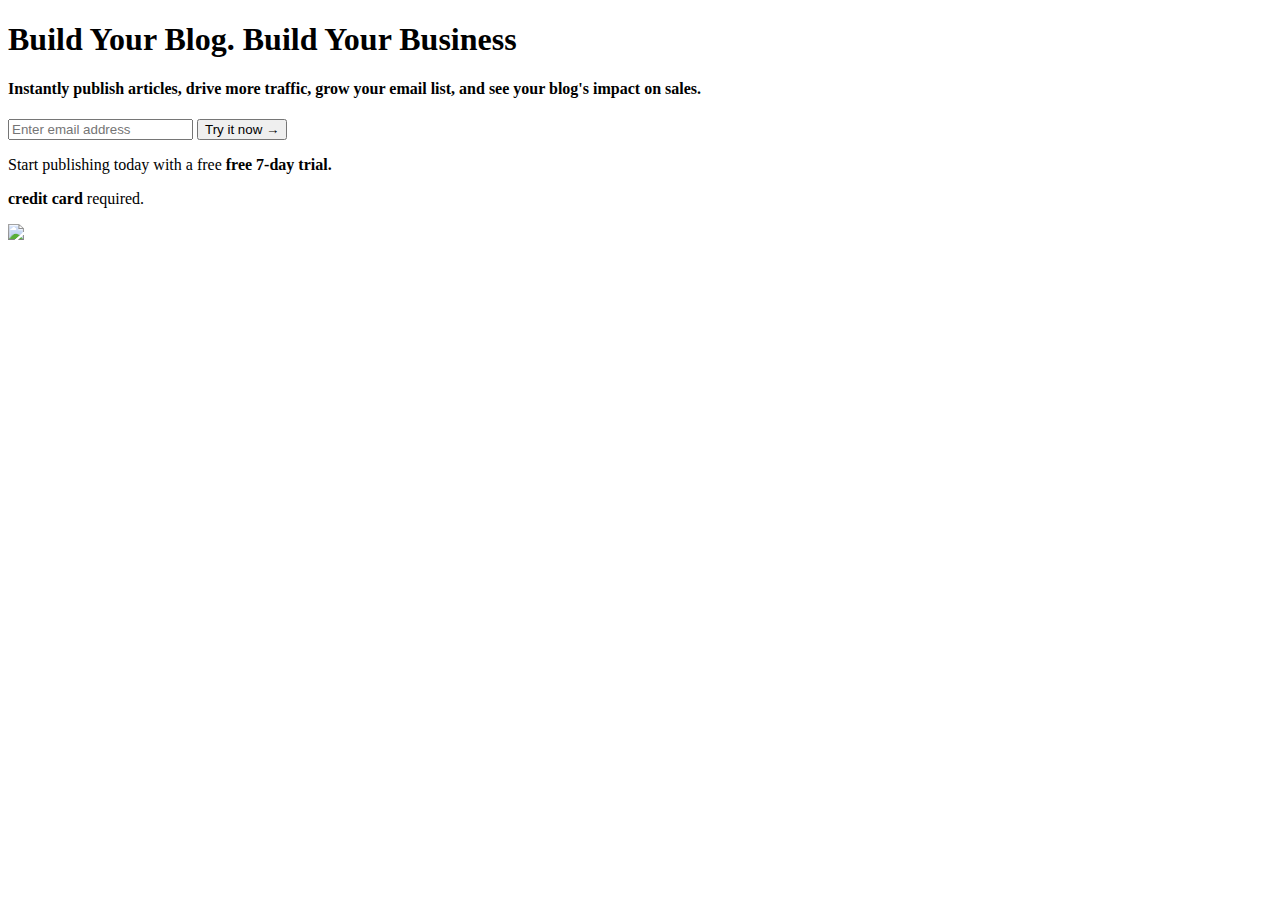
==== index.html @ cf14eae8 "init" ====
<!DOCTYPE html>
<html lang="en">
<head>
    <meta charset="UTF-8">
    <meta http-equiv="X-UA-Compatible" content="IE=edge">
    <meta name="viewport" content="width=device-width, initial-scale=1.0">
    <link rel="stylesheet" href="styles.css">
    <title>Macha</title>
</head>
<body>
 <h1>Build Your Blog. Build Your Business </h1>
 <h4>Instantly publish articles, drive more traffic, grow your email list, and see your blog's impact on sales.</h4>
<form>
    <input type="email" placeholder="Enter email address"/>
    <button type="submit">Try it now &rarr;</button>
</form>

 <p>Start publishing today with a free <strong>free 7-day trial.</strong> </p>
 <p> <strong>credit card</strong> required.</p>
 <img src="https://getmatcha.com/wp-content/uploads/2019/09/intro_group_image.png" />
</body>
</html>
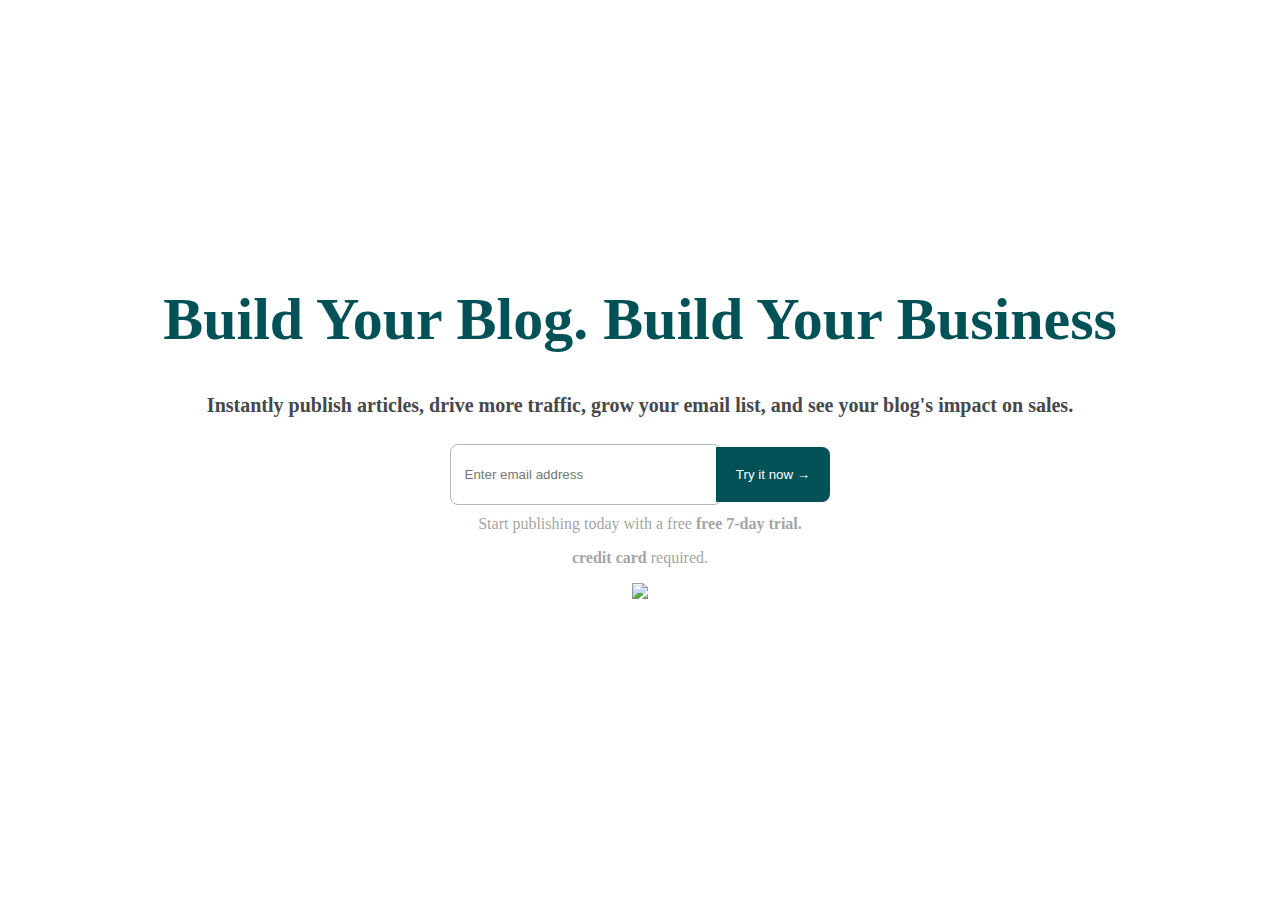
==== commit c5d72bef: "Modificaciones boton" ====
--- a/index.html
+++ b/index.html
@@ -8,15 +8,17 @@
     <title>Macha</title>
 </head>
 <body>
- <h1>Build Your Blog. Build Your Business </h1>
- <h4>Instantly publish articles, drive more traffic, grow your email list, and see your blog's impact on sales.</h4>
-<form>
-    <input type="email" placeholder="Enter email address"/>
-    <button type="submit">Try it now &rarr;</button>
-</form>
+    <main>
+        <h1>Build Your Blog. Build Your Business </h1>
+        <h4>Instantly publish articles, drive more traffic, grow your email list, and see your blog's impact on sales.</h4>
+        <form class="signup-form">
+            <input type="email" placeholder= " Enter email address " >
+            <button type="submit">Try it now &rarr; </button>
+        </form>
 
- <p>Start publishing today with a free <strong>free 7-day trial.</strong> </p>
- <p> <strong>credit card</strong> required.</p>
- <img src="https://getmatcha.com/wp-content/uploads/2019/09/intro_group_image.png" />
+        <p>Start publishing today with a free <strong>free 7-day trial.</strong> </p>
+        <p> <strong>credit card</strong> required.</p>
+        <img src="https://getmatcha.com/wp-content/uploads/2019/09/intro_group_image.png" />
+    </main>
 </body>
 </html>--- a/styles.css
+++ b/styles.css
@@ -0,0 +1,44 @@
+main{
+    margin-top: 285px;
+    text-align: center;
+}
+h1 {
+    color: #025157;
+    font-family: "Alegreya", serif;
+    font-size: 60px;
+}
+h4 {
+    color: #46484c;
+    font-family: "Slabo", serif;
+    font-size: 20px;
+}
+P {
+    color: #8b8b8bcc;
+}
+
+form { 
+    height: 55px;
+    display: block;
+}
+input, button {
+    height: 100%;
+    border-radius: 8px;
+}
+button, input {
+    overflow: visible;
+}
+button {
+    color: #fff;
+    background-color: #025157;
+    border: none;
+    border-top-left-radius: 0;
+    border-bottom-left-radius: 0;
+    margin-left: -10px;
+    padding: 6px 20px;
+}
+input {
+    border: 1px solid #b6b6b6;  
+    width: 60%;
+    max-width: 250px;
+    padding: 2px 10px;
+}
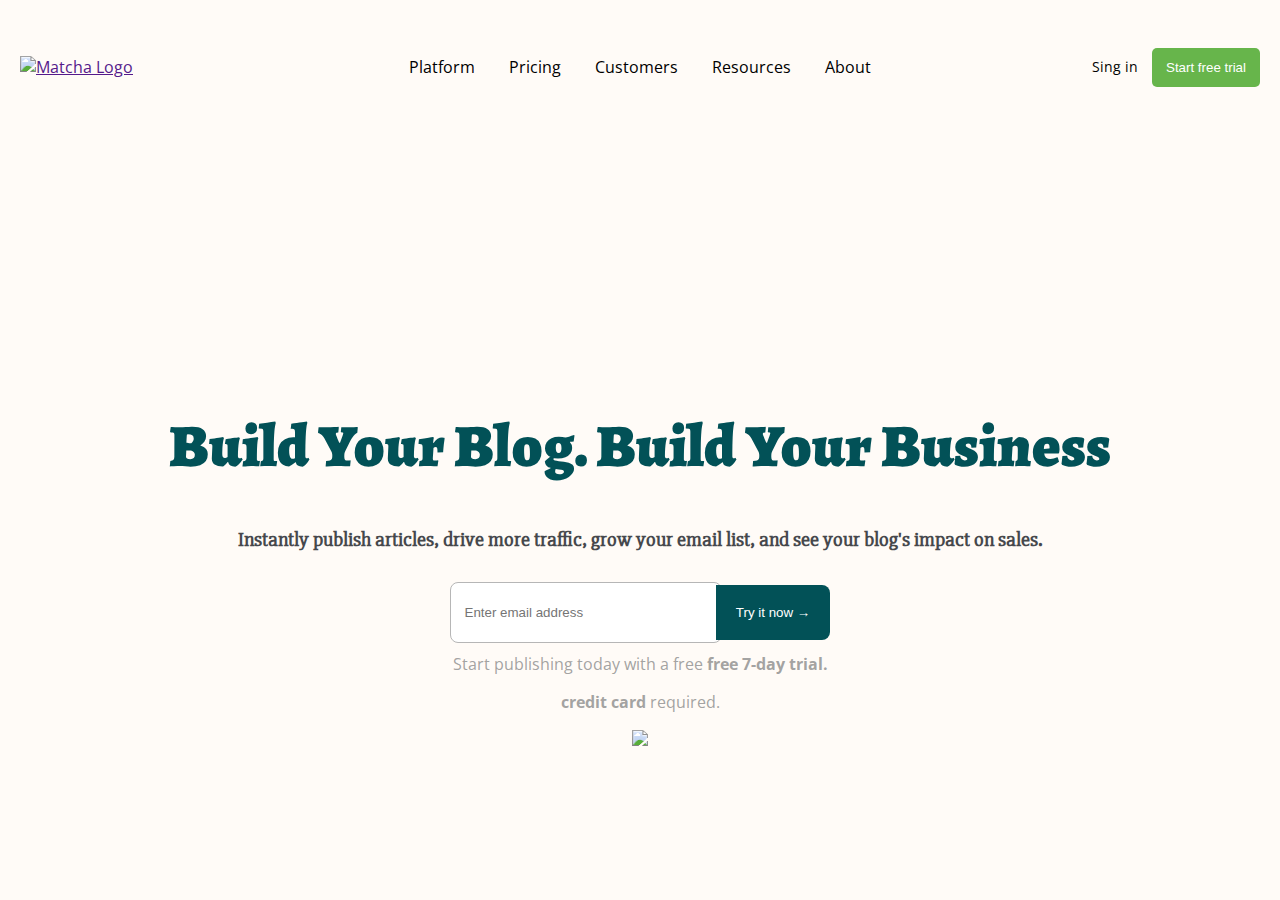
==== commit 1ca88a77: "Este es el commit de la segunda sesion" ====
--- a/index.html
+++ b/index.html
@@ -4,21 +4,48 @@
     <meta charset="UTF-8">
     <meta http-equiv="X-UA-Compatible" content="IE=edge">
     <meta name="viewport" content="width=device-width, initial-scale=1.0">
+    <link rel="preconnect" href="https://fonts.googleapis.com">
+    <link rel="preconnect" href="https://fonts.gstatic.com" crossorigin>
+    <link href="https://fonts.googleapis.com/css2?family=Alegreya:wght@500;700;900&family=Open+Sans:wght@700&family=Slabo+27px&display=swap" rel="stylesheet">
     <link rel="stylesheet" href="styles.css">
     <title>Macha</title>
 </head>
 <body>
-    <main>
+    <header class="header">
+        <a class="logo" href="">
+            <img class="imagen1" src="https://getmatcha.com/wp-content/themes/getmatcha/img/footer_logo.svg" alt="Matcha Logo">
+        </a>
+        <nav class="navbar">
+            <ul>
+                <li>Platform</li>
+                <li>Pricing</li>
+                <li>Customers</li>
+                <li>Resources</li>
+                <li>About</li>
+
+            </ul>
+        </nav>
+
+        <div class="action">
+            <form>
+             <a>Sing in</a>
+                <button class="boton">Start free trial</button>
+            </form>
+        </div>
+
+    </header>
+    <main class="main">
         <h1>Build Your Blog. Build Your Business </h1>
         <h4>Instantly publish articles, drive more traffic, grow your email list, and see your blog's impact on sales.</h4>
         <form class="signup-form">
             <input type="email" placeholder= " Enter email address " >
-            <button type="submit">Try it now &rarr; </button>
+            <button class="boton2 "type="submit">Try it now &rarr; </button>
         </form>
 
         <p>Start publishing today with a free <strong>free 7-day trial.</strong> </p>
         <p> <strong>credit card</strong> required.</p>
-        <img src="https://getmatcha.com/wp-content/uploads/2019/09/intro_group_image.png" />
+
+        <img class= "imagen2"src="https://getmatcha.com/wp-content/uploads/2019/09/intro_group_image.png" >
     </main>
 </body>
 </html>--- a/styles.css
+++ b/styles.css
@@ -1,33 +1,40 @@
-main{
+body{
+    background-color: #fffbf7;
+    margin:0;
+    font-family: 'Open Sans', sans-serif;
+}
+.main{
     margin-top: 285px;
     text-align: center;
 }
 h1 {
     color: #025157;
     font-family: "Alegreya", serif;
-    font-size: 60px;
+   font-weight: 900;
+   font-size: 60px;
 }
 h4 {
     color: #46484c;
-    font-family: "Slabo", serif;
+    font-family: 'Slabo 27px', serif;
     font-size: 20px;
+    margin-bottom: 30px;
 }
 P {
     color: #8b8b8bcc;
 }
 
-form { 
+.signup-form { 
     height: 55px;
     display: block;
 }
-input, button {
+input, .boton2 {
     height: 100%;
     border-radius: 8px;
 }
-button, input {
+.boton2, input {
     overflow: visible;
 }
-button {
+.boton2 {
     color: #fff;
     background-color: #025157;
     border: none;
@@ -42,3 +49,48 @@
     max-width: 250px;
     padding: 2px 10px;
 }
+
+.header {
+    margin: 40px 20px 0;
+    font-size: 0;
+    height: 80px;
+}
+.header li {
+    display: inline;
+    margin: 0 15px;
+}
+
+.header ul {
+    padding: 0;
+}
+
+.header > * {
+    display: inline-block;
+    font-size: 16px;
+    vertical-align: middle;
+}
+.header .logo {
+    width: 20%;
+}
+.header .navbar {
+    width: 60%;
+    text-align: center;
+
+}
+.header .action {
+    width: 20%;
+    text-align: right;
+    font-size: 14px;
+}
+.main .imagen2 {
+    width: 80%;
+    max-width: 1000px;
+}
+.header .action .boton {
+    color: #fff;
+    background-color: #67b54b;
+    border: 0;
+    border-radius: 5px;
+    padding: 12px 14px;
+    margin-left: 10px;
+}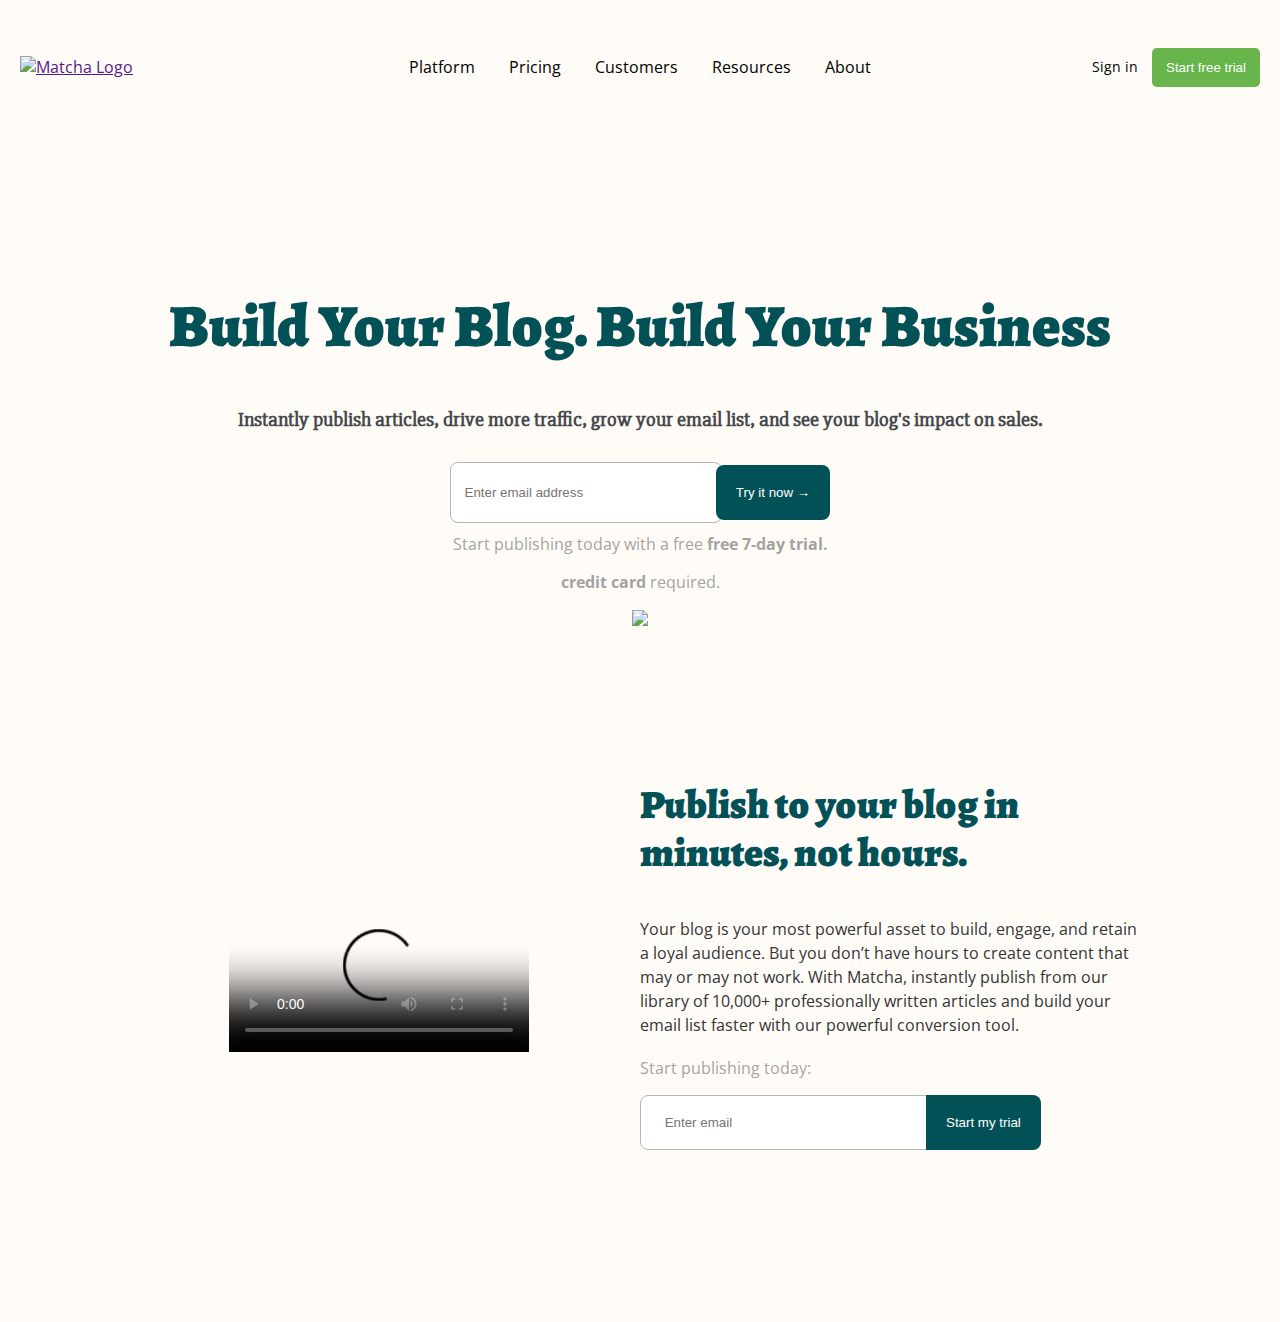
==== commit 5b59e7b7: "este es el commit de la tercera clase" ====
--- a/index.html
+++ b/index.html
@@ -11,6 +11,7 @@
     <title>Macha</title>
 </head>
 <body>
+    <section class="fixed-header">
     <header class="header">
         <a class="logo" href="">
             <img class="imagen1" src="https://getmatcha.com/wp-content/themes/getmatcha/img/footer_logo.svg" alt="Matcha Logo">
@@ -28,17 +29,18 @@
 
         <div class="action">
             <form>
-             <a>Sing in</a>
+             <a>Sign in</a>
                 <button class="boton">Start free trial</button>
             </form>
         </div>
 
     </header>
+</section>
     <main class="main">
         <h1>Build Your Blog. Build Your Business </h1>
         <h4>Instantly publish articles, drive more traffic, grow your email list, and see your blog's impact on sales.</h4>
         <form class="signup-form">
-            <input type="email" placeholder= " Enter email address " >
+            <input type="email" placeholder= " Enter email address " />
             <button class="boton2 "type="submit">Try it now &rarr; </button>
         </form>
 
@@ -47,5 +49,38 @@
 
         <img class= "imagen2"src="https://getmatcha.com/wp-content/uploads/2019/09/intro_group_image.png" >
     </main>
+
+    <section class="promo">
+        <article class ="explanatory-video">
+        <video
+            controls
+            poster="https://cdn.videvo.net/videvo_files/video/premium/video0036/thumbnails/computer_code00_small.jpg"
+            >
+            <source type="video/mp4"
+            src="https://cdn.videvo.net/videvo_files/video/premium/video0036/small_watermarked/computer_code00_preview.mp4"
+            />
+            <source
+            type="video/webm"
+            scr="https://cdn.videvo.net/videvo_files/video/premium/video0036/small_watermarked/computer_code00_preview.mp4"
+            />
+        </video>
+   </article>
+    <article class="publish">
+        <h3>
+            Publish to your blog in minutes, not hours.
+        </h3>
+        <p class="texto-publish">
+            Your blog is your most powerful asset to build, engage, and retain a loyal audience. But you don’t have hours to create content that may or may not work. With Matcha, instantly publish from our library of 10,000+ professionally written articles and build your email list faster with our powerful conversion tool.
+        </p>
+
+        <form class="signup-form">
+            <p class="texto-gris-publish">
+                Start publishing today:
+            </p>
+            <input type="text" placeholder= " Enter email" />
+            <button class="boton2">Start my trial </button>
+        </form>
+    </article>
+    </section>
 </body>
 </html>--- a/styles.css
+++ b/styles.css
@@ -7,6 +7,15 @@
     margin-top: 285px;
     text-align: center;
 }
+
+.fixed-header{
+    position: fixed;
+    top: 0;
+    left: 0;
+    right: 0;
+    background-color: #fffbf7;
+}
+
 h1 {
     color: #025157;
     font-family: "Alegreya", serif;
@@ -23,14 +32,11 @@
     color: #8b8b8bcc;
 }
 
-.signup-form { 
+.signup-form {
     height: 55px;
     display: block;
 }
-input, .boton2 {
-    height: 100%;
-    border-radius: 8px;
-}
+
 .boton2, input {
     overflow: visible;
 }
@@ -42,12 +48,16 @@
     border-bottom-left-radius: 0;
     margin-left: -10px;
     padding: 6px 20px;
+    height: 100%;
+    border-radius: 8px;
 }
 input {
-    border: 1px solid #b6b6b6;  
+    border: 1px solid #b6b6b6;
     width: 60%;
     max-width: 250px;
     padding: 2px 10px;
+    height: 100%;
+    border-radius: 8px;
 }
 
 .header {
@@ -93,4 +103,71 @@
     border-radius: 5px;
     padding: 12px 14px;
     margin-left: 10px;
-}+}
+
+
+.promo {
+    display: flex;
+    width: 80%;
+    margin: 100px auto;
+    align-items: center;
+}
+.explanatory-video {
+    display: flex;
+    flex-direction: column;
+    align-items: center;
+    flex: 1;
+}
+.explanatory-video img{
+    width: 120;
+    margin-top: 10px;
+}
+.publish {
+    margin-bottom: 100px;
+   padding: 10px;
+   flex: 1;
+}
+
+.publish h3 {
+    font-family: "Alegreya", serif;
+    font-size: 40px;
+    line-height: 48px;
+    color: #025157;
+    font-weight: 900;
+}
+
+.publish .signup-form input{
+    border: 1px solid #b6b6b6;
+    padding: 6px 20px;
+    width: 60%;
+    max-width: 250px;
+    height: 75%;
+    border-radius: 8px;
+}
+
+.publish .signup-form button{
+    background-color: #025157;
+    color: #fff;
+    border: none;
+    border-top-left-radius: 0;
+    border-bottom-left-radius: 0;
+    padding: 6px 20px;
+    margin-left: -10px;
+}
+
+.publish .signup-form {
+    height: 55px;
+}
+
+.publish .texto-publish {
+    font-size: 16px;
+    color: #343434;
+    line-height: 1.5;
+    margin-bottom: 20px;
+}
+
+.publish .texto-gris-publish {
+    color: #8b8b8bcc;
+    margin-top: 15px;
+}
+
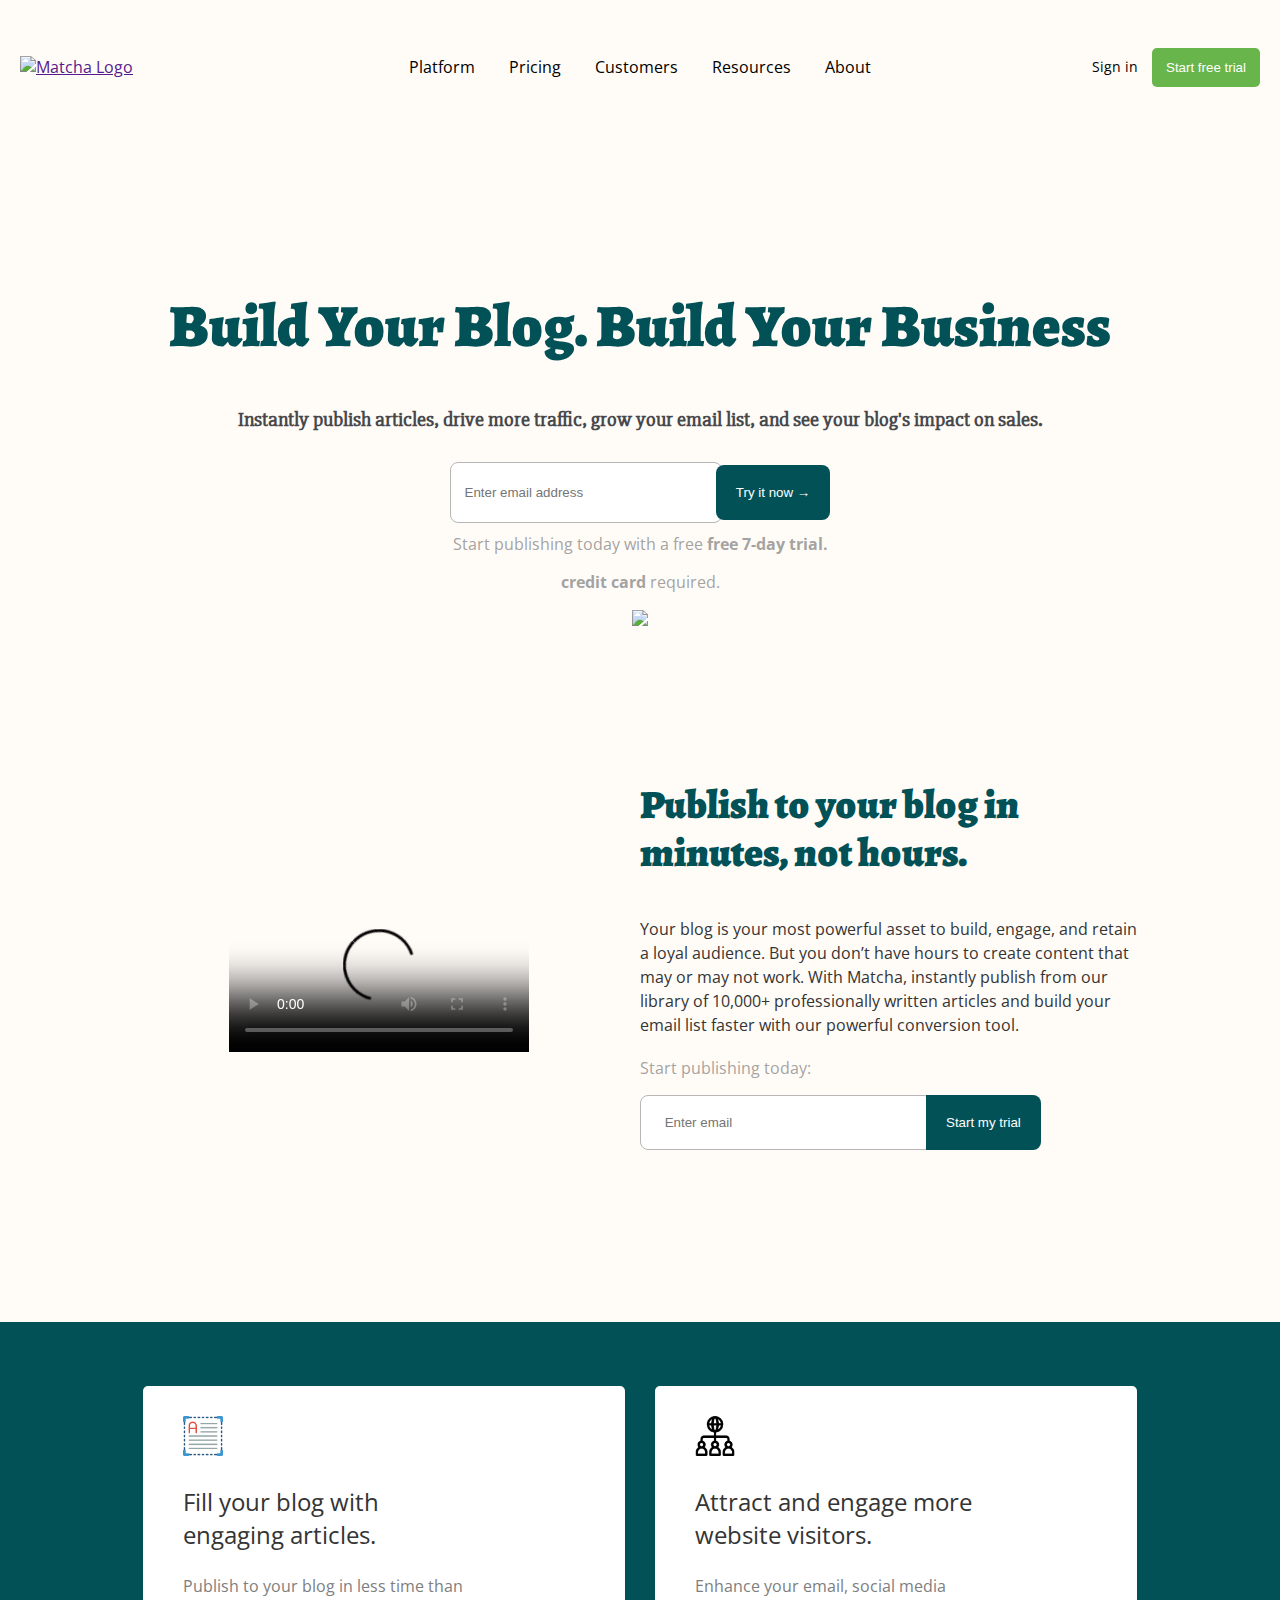
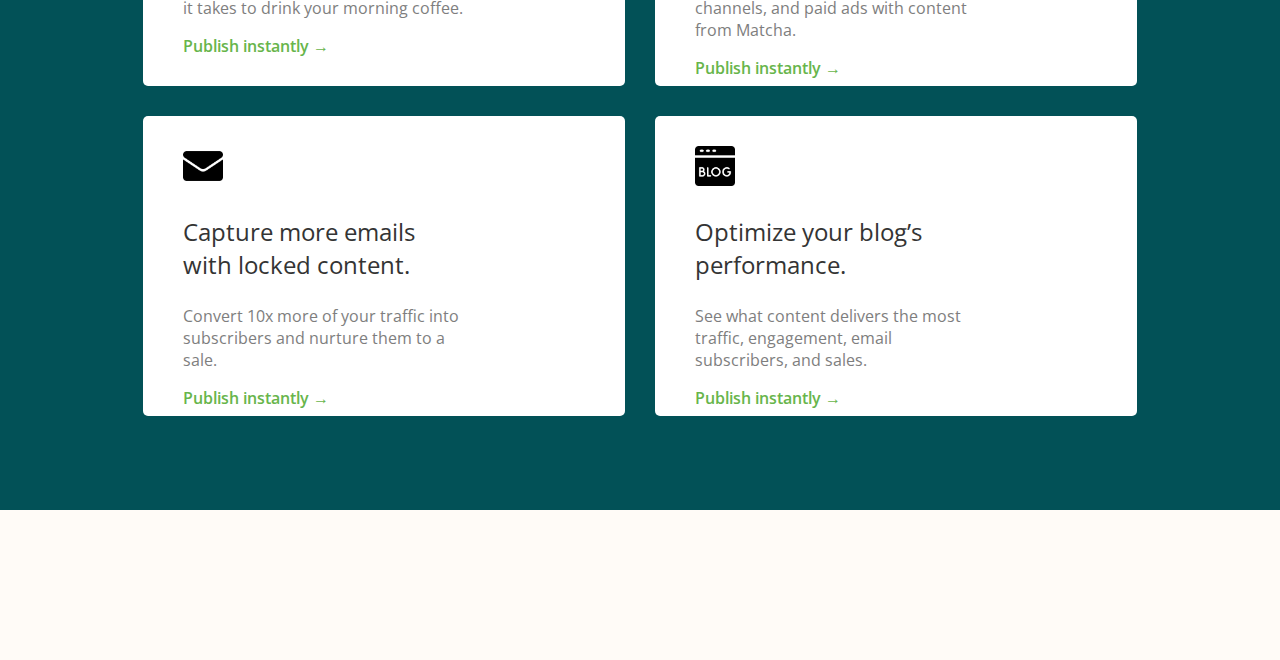
==== commit b2e8716b: "Cambios grid css" ====
--- a/index.html
+++ b/index.html
@@ -82,5 +82,80 @@
         </form>
     </article>
     </section>
+    <section class="features">
+        <article class="feature-card">
+            <div class="featured-content">
+                <figure class="featured-content-image">
+                    <img src="./assets/icons/text-box.png" alt="text-box">
+                </figure>
+
+                <h3>Fill your blog with engaging articles.</h3>
+
+                <p>
+                    Publish to your blog in less time than it takes to drink your
+                    morning coffee.
+                </p>
+
+                <a href="">Publish instantly →</a>
+            </div>
+            <div class="feature-image">
+                <img src="https://getmatcha.com/wp-content/uploads/2020/08/Group-376-1.png" alt="">
+            </div>
+        </article>
+        <article class="feature-card">
+            <div class="featured-content">
+                <figure class="featured-content-image">
+                    <img src="./assets/icons/conection.png" alt="text-box">
+                </figure>
+
+                <h3>Attract and engage more website visitors.</h3>
+
+                <p>
+                    Enhance your email, social media channels, and paid ads with content from Matcha.
+                </p>
+
+                <a href="">Publish instantly →</a>
+            </div>
+            <div class="feature-image">
+                <img src="https://getmatcha.com/wp-content/uploads/2020/08/Group-381.png" alt="">
+            </div>
+        </article>
+        <article class="feature-card">
+            <div class="featured-content">
+                <figure class="featured-content-image">
+                    <img src="./assets/icons/email.png" alt="text-box">
+                </figure>
+
+                <h3>Capture more emails with locked content.</h3>
+
+                <p>
+                    Convert 10x more of your traffic into subscribers and nurture them to a sale.
+                </p>
+
+                <a href="">Publish instantly →</a>
+            </div>
+            <div class="feature-image">
+                <img src="https://getmatcha.com/wp-content/uploads/2020/08/Group-376-1.png" alt="">
+            </div>
+        </article>
+        <article class="feature-card">
+            <div class="featured-content">
+                <figure class="featured-content-image">
+                    <img src="./assets/icons/blog.png" alt="text-box">
+                </figure>
+
+                <h3>Optimize your blog’s performance.</h3>
+
+                <p>
+                    See what content delivers the most traffic, engagement, email subscribers, and sales.
+                </p>
+
+                <a href="">Publish instantly →</a>
+            </div>
+            <div class="feature-image">
+                <img src="https://getmatcha.com/wp-content/uploads/2020/08/Group-406-1.png" alt="">
+            </div>
+        </article>
+    </section>
 </body>
 </html>--- a/styles.css
+++ b/styles.css
@@ -170,4 +170,78 @@
     color: #8b8b8bcc;
     margin-top: 15px;
 }
-
+ .features {
+    
+     display: grid;
+     background-color: #025157;
+     grid-template: 330px 330px / 1fr 1fr;
+     padding: 5% 10%;
+     margin-bottom: 150px;
+ }
+ .feature-card {
+     background-color: white;
+     border: 1px black;
+     margin: 0 15px 30px;
+     border-radius: 5px;
+     display: flex;
+     justify-content: flex-start;
+     align-items: flex-start;
+     overflow: hidden;
+ }
+
+ .featured-content {
+     padding: 30px 20px 40px 40px;
+     flex: 2;
+ }
+ .feature-image{
+     position: relative;
+     flex: 1;
+ }
+
+ .feature-image img {
+     width: 200px;
+     position: absolute;
+     top:90;
+     left: 30;
+     transition: left 1s;
+ }
+ .feature-image img:hover{
+     left: 0;
+ }
+ .featured-content h3{
+    font-size: 24px;
+    color: #343434;
+    font-weight: 400;
+ }
+ .featured-content p {
+    font-size: 16px;
+    color: #7e7e7e;
+    font-weight: 400;
+ }
+
+ .featured-content a {
+    font-size: 16px;
+    color: #67b54b;
+    font-weight: 600;
+    text-decoration: none;
+ }
+
+ .featured-content-image {
+    margin: 0;
+ }
+
+ .featured-content-image img{
+     height: 40px;
+ }
+
+ .feature-image{
+     position: relative;
+     flex: 1;
+ }
+
+ .feature-image img{
+     width: 200px;
+     position: absolute;
+     top: 90px;
+     left: 30px;
+ }
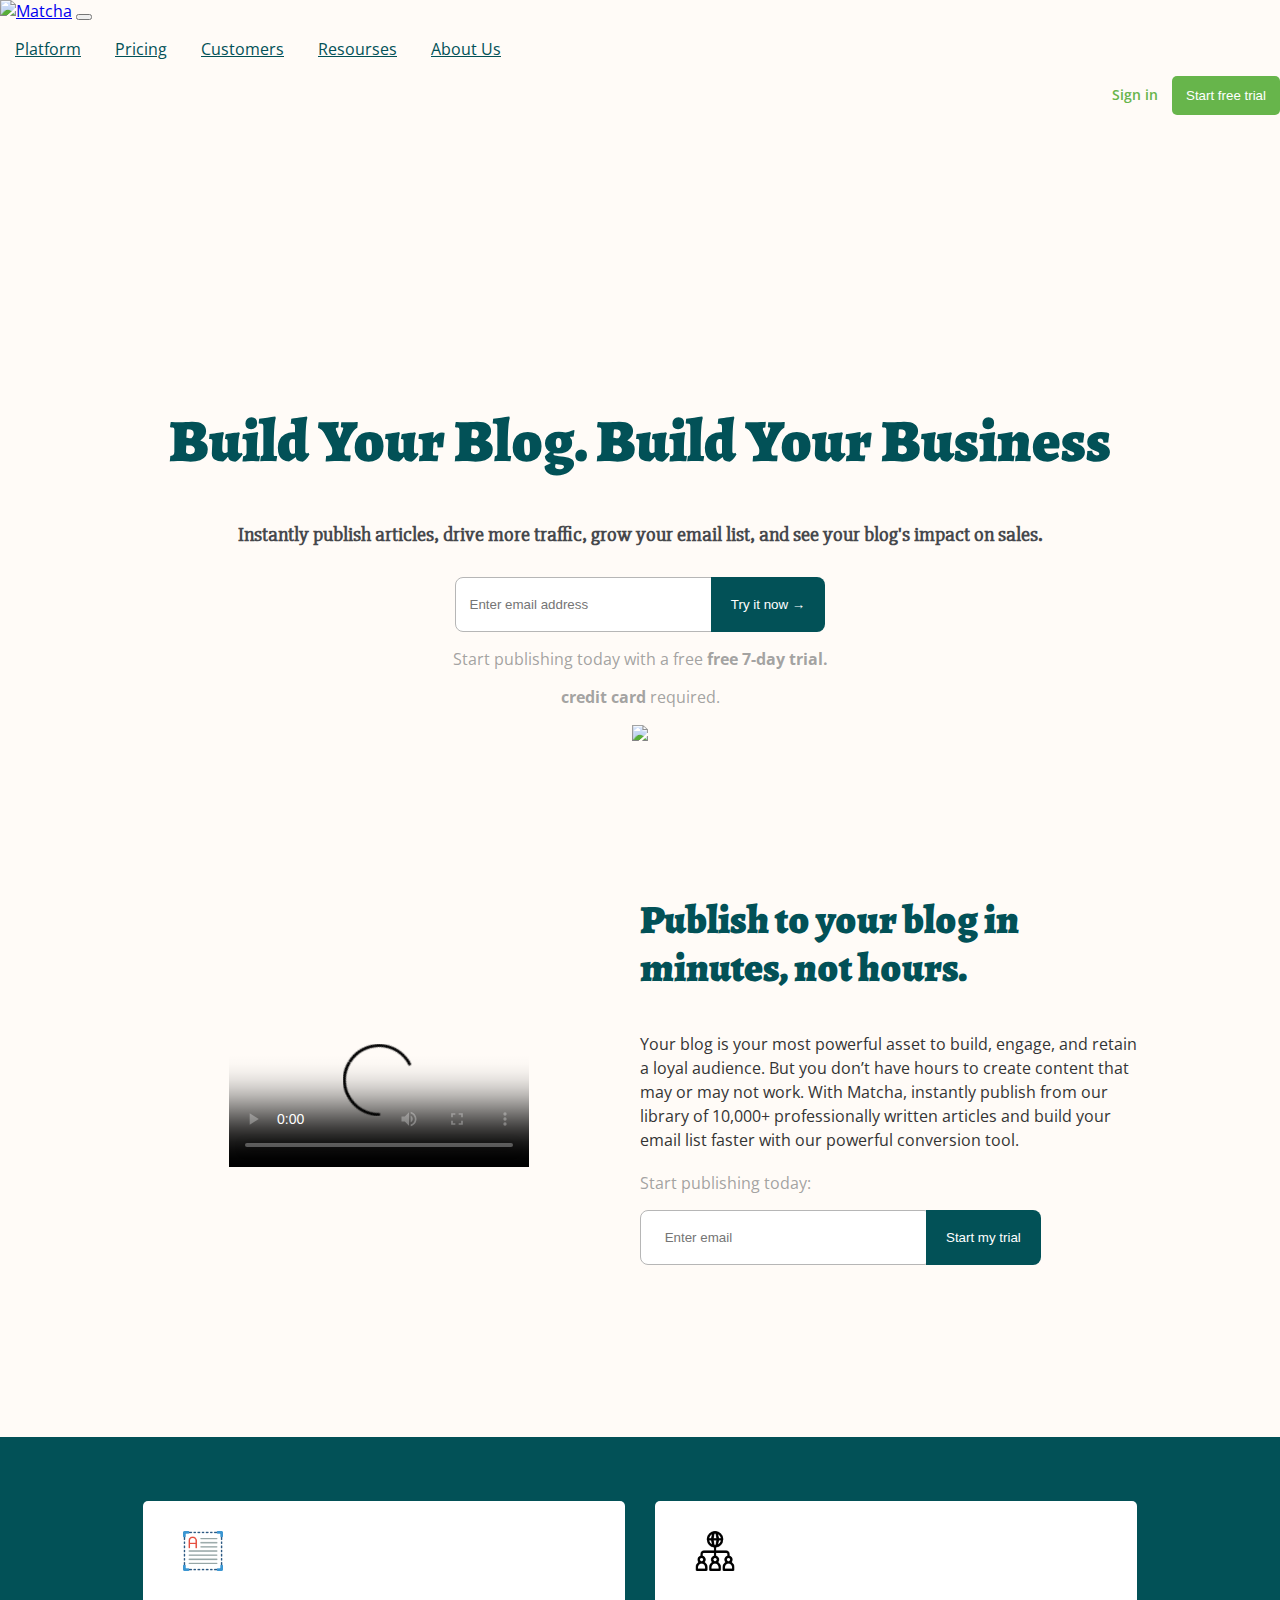
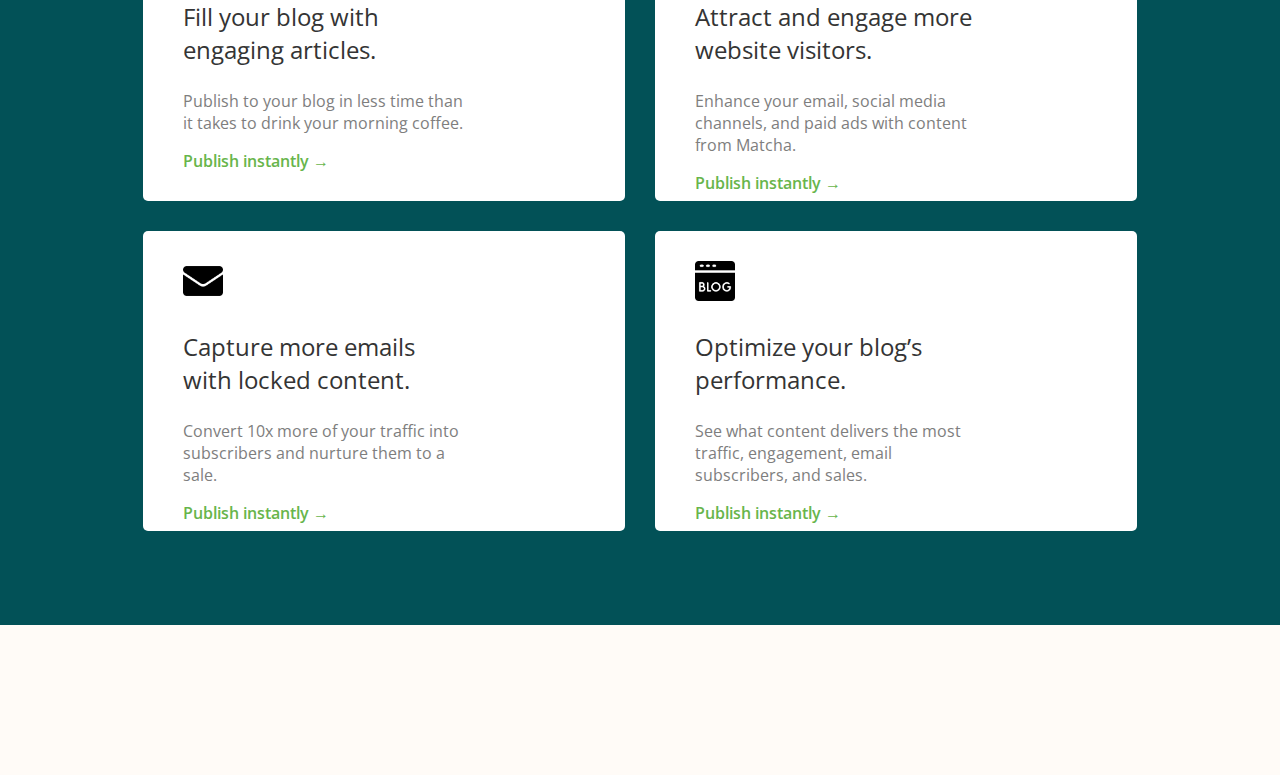
==== commit 4b87106b: "Bootstrap" ====
--- a/index.html
+++ b/index.html
@@ -3,7 +3,8 @@
 <head>
     <meta charset="UTF-8">
     <meta http-equiv="X-UA-Compatible" content="IE=edge">
-    <meta name="viewport" content="width=device-width, initial-scale=1.0">
+    <meta name="viewport" content="width=device-width, initial-scale=1.0, user-scalable=no">
+    <link href="https://cdn.jsdelivr.net/npm/bootstrap@5.1.3/dist/css/bootstrap.min.css" rel="stylesheet" integrity="sha384-1BmE4kWBq78iYhFldvKuhfTAU6auU8tT94WrHftjDbrCEXSU1oBoqyl2QvZ6jIW3" crossorigin="anonymous">
     <link rel="preconnect" href="https://fonts.googleapis.com">
     <link rel="preconnect" href="https://fonts.gstatic.com" crossorigin>
     <link href="https://fonts.googleapis.com/css2?family=Alegreya:wght@500;700;900&family=Open+Sans:wght@700&family=Slabo+27px&display=swap" rel="stylesheet">
@@ -11,30 +12,63 @@
     <title>Macha</title>
 </head>
 <body>
-    <section class="fixed-header">
-    <header class="header">
-        <a class="logo" href="">
-            <img class="imagen1" src="https://getmatcha.com/wp-content/themes/getmatcha/img/footer_logo.svg" alt="Matcha Logo">
-        </a>
-        <nav class="navbar">
-            <ul>
-                <li>Platform</li>
-                <li>Pricing</li>
-                <li>Customers</li>
-                <li>Resources</li>
-                <li>About</li>
+    <!-- <section class="fixed-header">
+        <header class="header">
+            <a class="logo" href="">
+                <img class="imagen1" src="https://getmatcha.com/wp-content/themes/getmatcha/img/footer_logo.svg" alt="Matcha Logo">
+            </a>
+            <nav class="navbar">
+                <ul>
+                    <li>Platform</li>
+                    <li>Pricing</li>
+                    <li>Customers</li>
+                    <li>Resources</li>
+                    <li>About</li>
+    
+                </ul>
+            </nav>
+    
+            <div class="action">
+                <form>
+                 <a>Sign in</a>
+                    <button class="boton">Start free trial</button>
+                </form>
+            </div> -->
+    
+    <nav class="navbar fixed-top header navbar-expand-lg navbar-light">
+        <div class="container-fluid">
+          <a class="navbar-brand" href="#">  <img class="imagen1" src="https://getmatcha.com/wp-content/themes/getmatcha/img/footer_logo.svg" alt="Matcha"></a>
+          <button class="navbar-toggler" type="button" data-bs-toggle="collapse" data-bs-target="#navbarSupportedContent" aria-controls="navbarSupportedContent" aria-expanded="false" aria-label="Toggle navigation">
+            <span class="navbar-toggler-icon"></span>
+          </button>
+          <div class="collapse navbar-collapse" id="navbarSupportedContent">
+            <ul class="navbar-nav mx-auto mb-2 mb-lg-0">
 
+                <li class="nav-item">
+                    <a class="nav-link active" aria-current="page" href="#">Platform</a>
+                </li>
+              <li class="nav-item">
+                <a class="nav-link" href="#">Pricing</a>
+              </li>
+              <li class="nav-item">
+                <a class="nav-link" href="#">Customers</a>
+              </li>
+              <li class="nav-item">
+                <a class="nav-link" href="#">Resourses</a>
+              </li>
+              <li class="nav-item">
+                <a class="nav-link" href="#">About Us</a>
+              </li>
             </ul>
-        </nav>
-
-        <div class="action">
-            <form>
-             <a>Sign in</a>
+            <div class="action">
+            <form class="d-flex action align-items-center">
+                <a>Sign in</a>
                 <button class="boton">Start free trial</button>
             </form>
+            </div>
+          </div>
         </div>
-
-    </header>
+      </nav>
 </section>
     <main class="main">
         <h1>Build Your Blog. Build Your Business </h1>
--- a/styles.css
+++ b/styles.css
@@ -46,10 +46,11 @@
     border: none;
     border-top-left-radius: 0;
     border-bottom-left-radius: 0;
-    margin-left: -10px;
+    margin-left: -20px;
     padding: 6px 20px;
     height: 100%;
-    border-radius: 8px;
+    border-top-right-radius: 8px;
+    border-bottom-right-radius: 8px;
 }
 input {
     border: 1px solid #b6b6b6;
@@ -57,44 +58,52 @@
     max-width: 250px;
     padding: 2px 10px;
     height: 100%;
+    max-height: 49px;
     border-radius: 8px;
 }
 
-.header {
-    margin: 40px 20px 0;
+ .header {
+    /* margin: 40px 20px 0;
     font-size: 0;
-    height: 80px;
-}
+    height: 80px; */
+    background-color: #fffbf7;
+} 
 .header li {
     display: inline;
     margin: 0 15px;
 }
-
+.navbar-light .navbar-nav .nav-link {
+    color:#025157;
+}
 .header ul {
     padding: 0;
 }
 
-.header > * {
+/* .header > * {
     display: inline-block;
     font-size: 16px;
     vertical-align: middle;
-}
-.header .logo {
+} */
+/* .header .logo {
     width: 20%;
-}
+} */
 .header .navbar {
     width: 60%;
     text-align: center;
+    
 
 }
 .header .action {
-    width: 20%;
+    /* width: 20%; */
     text-align: right;
     font-size: 14px;
+    font-weight: 600;
+    color: #67b54b;
 }
 .main .imagen2 {
     width: 80%;
     max-width: 1000px;
+    
 }
 .header .action .boton {
     color: #fff;
@@ -245,3 +254,52 @@
      top: 90px;
      left: 30px;
  }
+
+ @media (max-width: 450px) {
+    .navbar,
+    .action {
+        display: none !important;
+    }
+    .main {
+        margin-top: 130px;
+
+    }
+    .main h1{
+        font-size: 30px;
+    }
+    .main .imagen2{
+        width: 100%;
+    }
+    .promo {
+        flex-direction: column;
+        width: 90%;
+    }
+    .explanatory-video > video {
+        width: 100%;
+    }
+    .publish{
+        margin-top: 15px;
+    }
+    .publish > h3 {
+        font-size: 20px;
+        line-height: 30px;
+    }
+    .publish .signup-form input {
+        width: 50%;
+    }
+    .features {
+        grid-template: repeat(4,1fr)/1fr;
+        padding-left: 0;
+        padding-right: 0;
+        height: 1320px;
+    }
+    .feature-image {
+        display: none;
+    }
+
+}
+    @media (min-width: 426px) and (max-width: 768px) {
+           h1 {
+               color: blue;
+           }
+       }
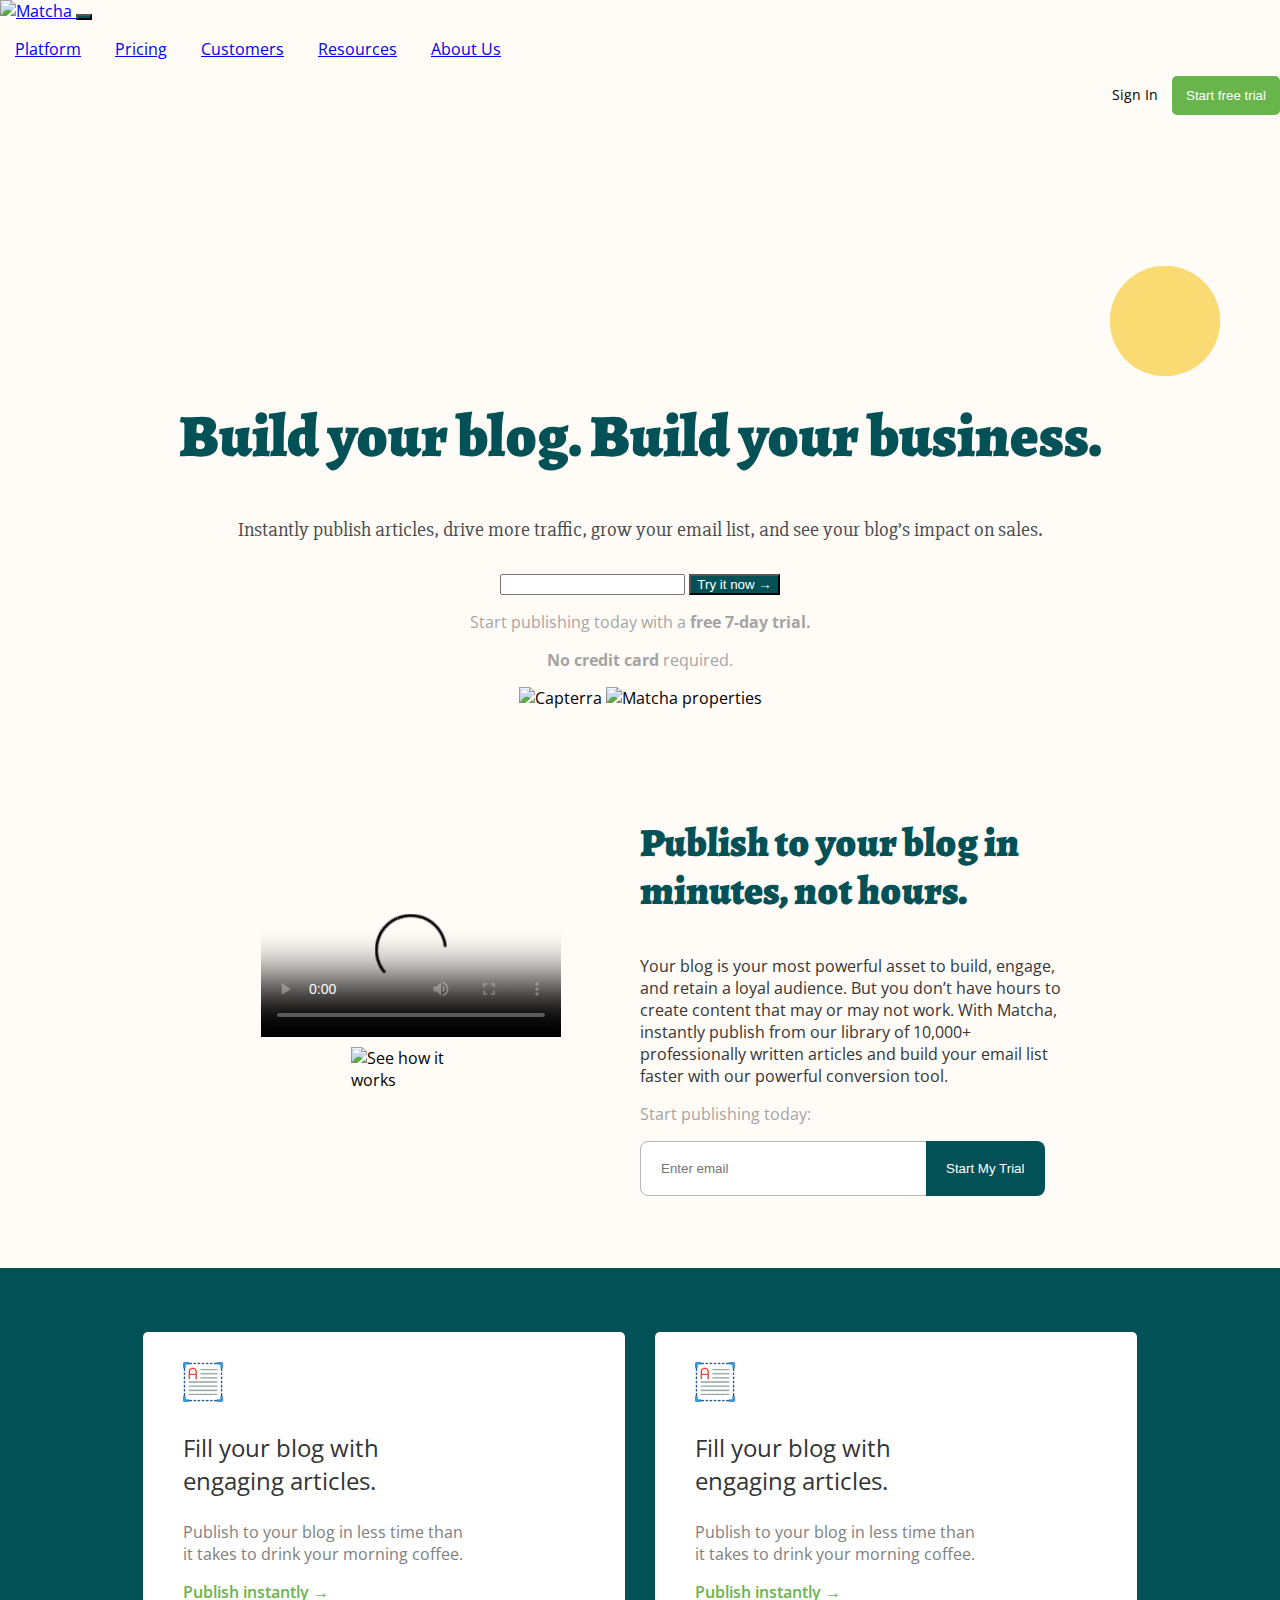
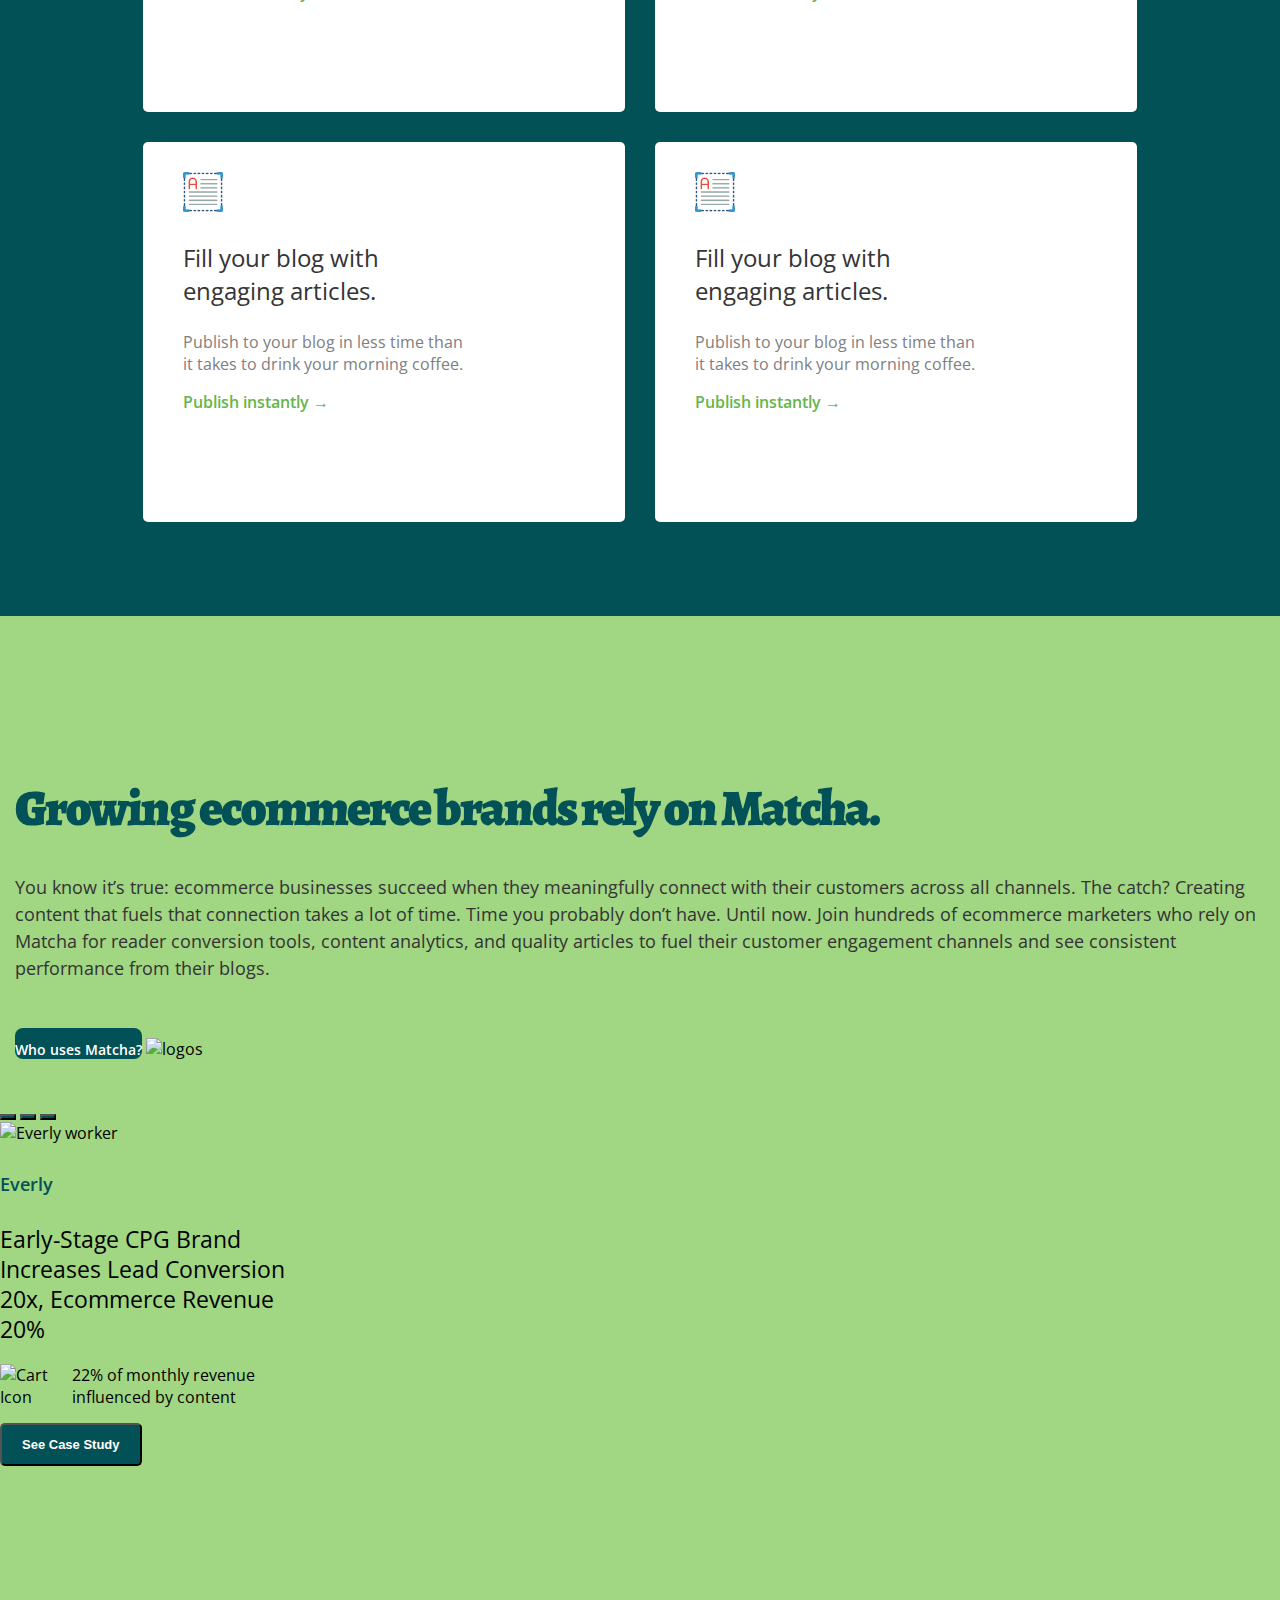
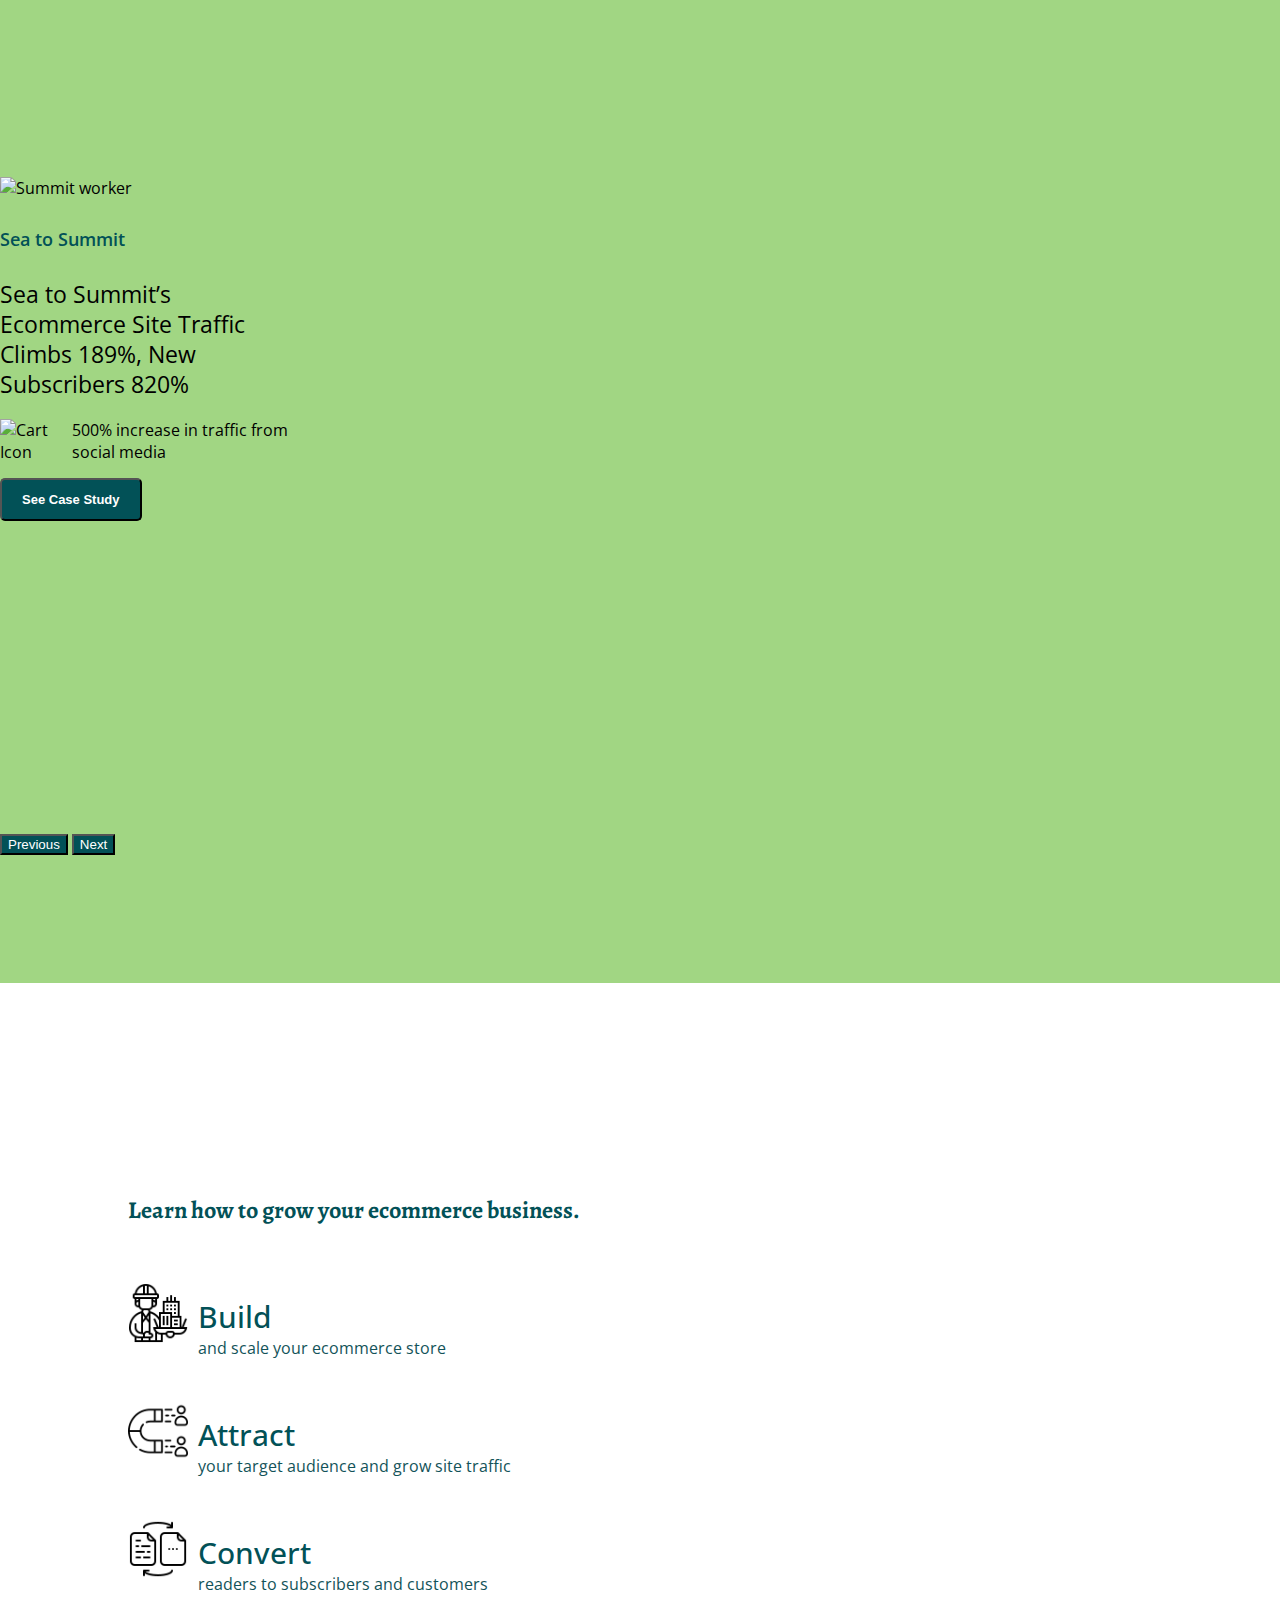
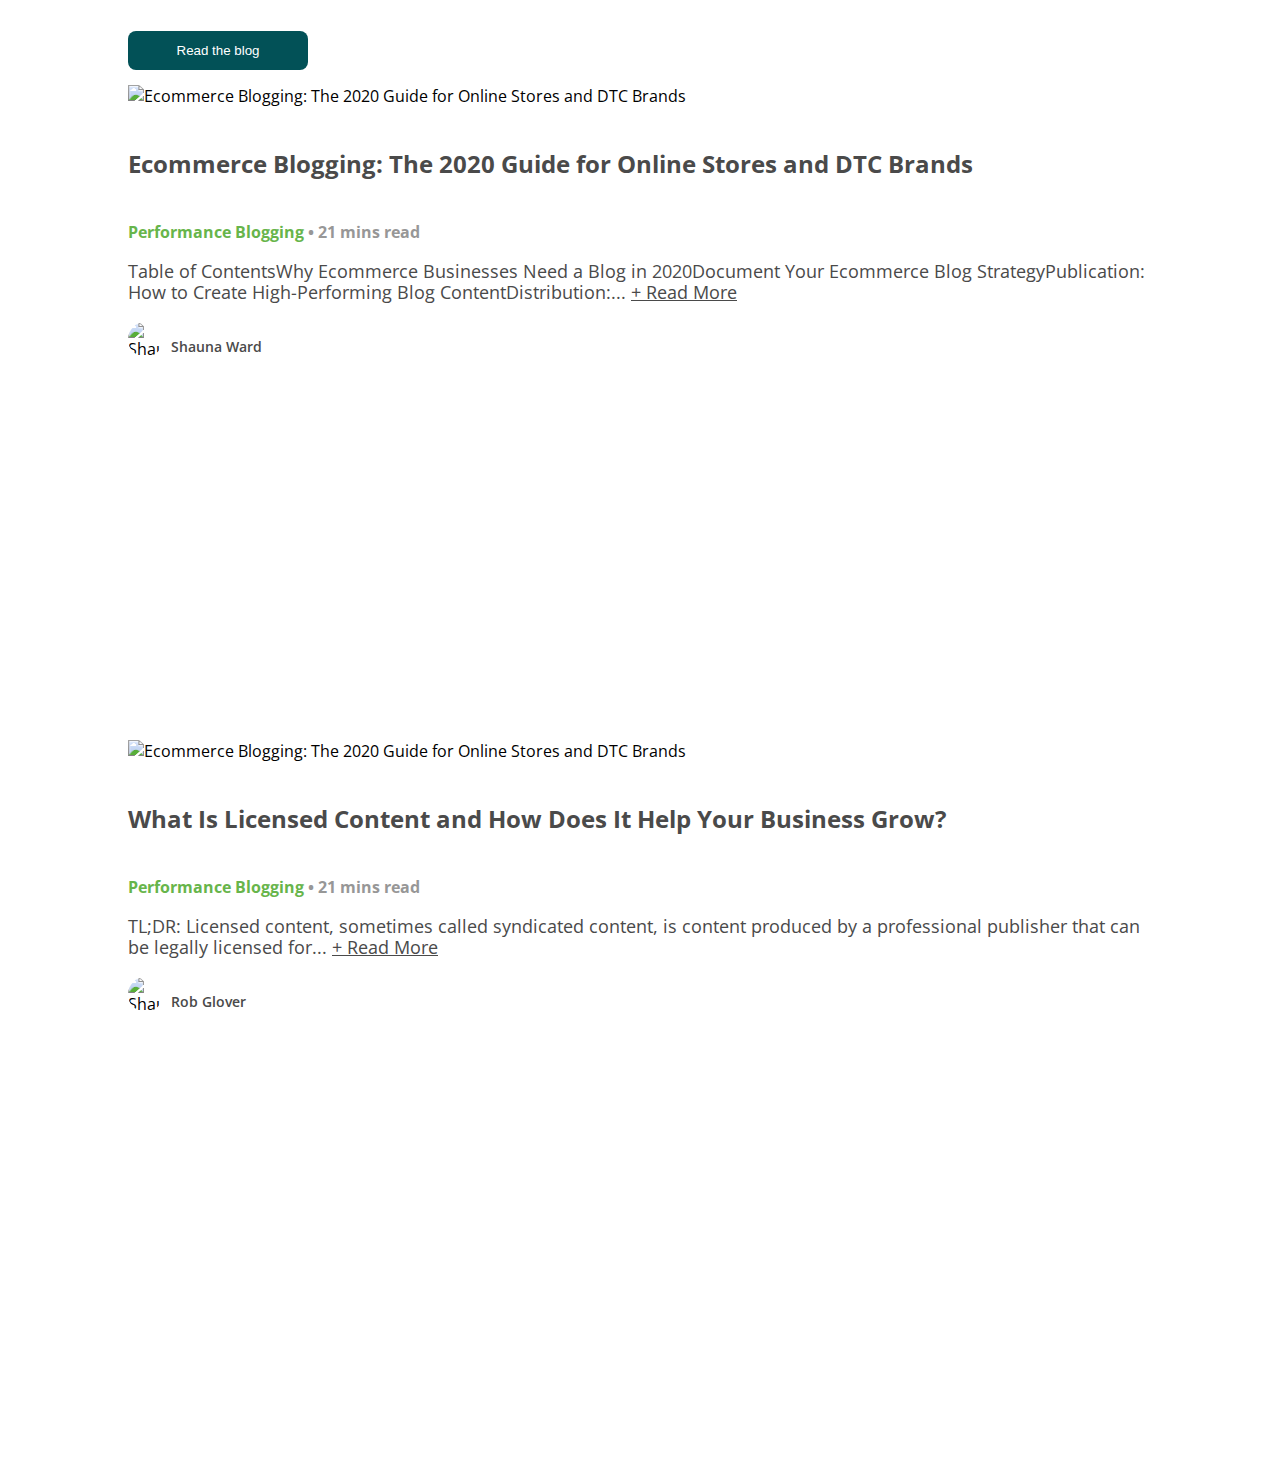
==== commit ed29cfa6: "Sass commit" ====
--- a/index.html
+++ b/index.html
@@ -4,18 +4,20 @@
     <meta charset="UTF-8">
     <meta http-equiv="X-UA-Compatible" content="IE=edge">
     <meta name="viewport" content="width=device-width, initial-scale=1.0, user-scalable=no">
-    <link href="https://cdn.jsdelivr.net/npm/bootstrap@5.1.3/dist/css/bootstrap.min.css" rel="stylesheet" integrity="sha384-1BmE4kWBq78iYhFldvKuhfTAU6auU8tT94WrHftjDbrCEXSU1oBoqyl2QvZ6jIW3" crossorigin="anonymous">
     <link rel="preconnect" href="https://fonts.googleapis.com">
     <link rel="preconnect" href="https://fonts.gstatic.com" crossorigin>
-    <link href="https://fonts.googleapis.com/css2?family=Alegreya:wght@500;700;900&family=Open+Sans:wght@700&family=Slabo+27px&display=swap" rel="stylesheet">
+    <link href="https://fonts.googleapis.com/css2?family=Alegreya:wght@500;700;900&family=Open+Sans:wght@400;700&family=Slabo+27px&display=swap" rel="stylesheet">
+    <link href="https://cdn.jsdelivr.net/npm/bootstrap@5.1.3/dist/css/bootstrap.min.css" rel="stylesheet" integrity="sha384-1BmE4kWBq78iYhFldvKuhfTAU6auU8tT94WrHftjDbrCEXSU1oBoqyl2QvZ6jIW3" crossorigin="anonymous">
     <link rel="stylesheet" href="styles.css">
-    <title>Macha</title>
+    <link rel="stylesheet" href="output.css">
+    <title>Matcha</title>
 </head>
 <body>
+
     <!-- <section class="fixed-header">
         <header class="header">
             <a class="logo" href="">
-                <img class="imagen1" src="https://getmatcha.com/wp-content/themes/getmatcha/img/footer_logo.svg" alt="Matcha Logo">
+                <img src="https://getmatcha.com/wp-content/themes/getmatcha/img/footer_logo.svg" alt="Matcha">
             </a>
             <nav class="navbar">
                 <ul>
@@ -24,103 +26,116 @@
                     <li>Customers</li>
                     <li>Resources</li>
                     <li>About</li>
-    
                 </ul>
             </nav>
-    
-            <div class="action">
+            <div class="actions">
                 <form>
-                 <a>Sign in</a>
-                    <button class="boton">Start free trial</button>
+                    <a>Sign In</a>
+                    <button>Start free trial</button>
                 </form>
-            </div> -->
-    
+            </div>
+        </header>
+    </section> -->
+
     <nav class="navbar fixed-top header navbar-expand-lg navbar-light">
         <div class="container-fluid">
-          <a class="navbar-brand" href="#">  <img class="imagen1" src="https://getmatcha.com/wp-content/themes/getmatcha/img/footer_logo.svg" alt="Matcha"></a>
-          <button class="navbar-toggler" type="button" data-bs-toggle="collapse" data-bs-target="#navbarSupportedContent" aria-controls="navbarSupportedContent" aria-expanded="false" aria-label="Toggle navigation">
-            <span class="navbar-toggler-icon"></span>
-          </button>
-          <div class="collapse navbar-collapse" id="navbarSupportedContent">
-            <ul class="navbar-nav mx-auto mb-2 mb-lg-0">
-
-                <li class="nav-item">
-                    <a class="nav-link active" aria-current="page" href="#">Platform</a>
-                </li>
-              <li class="nav-item">
-                <a class="nav-link" href="#">Pricing</a>
-              </li>
-              <li class="nav-item">
-                <a class="nav-link" href="#">Customers</a>
-              </li>
-              <li class="nav-item">
-                <a class="nav-link" href="#">Resourses</a>
-              </li>
-              <li class="nav-item">
-                <a class="nav-link" href="#">About Us</a>
-              </li>
-            </ul>
-            <div class="action">
-            <form class="d-flex action align-items-center">
-                <a>Sign in</a>
-                <button class="boton">Start free trial</button>
+            <a class="navbar-brand" href="#">
+                <img src="https://getmatcha.com/wp-content/themes/getmatcha/img/footer_logo.svg" alt="Matcha">
+            </a>
+            <button class="navbar-toggler" type="button" data-bs-toggle="collapse" data-bs-target="#navbarSupportedContent" aria-controls="navbarSupportedContent" aria-expanded="false" aria-label="Toggle navigation">
+                <span class="navbar-toggler-icon"></span>
+            </button>
+            <div class="collapse navbar-collapse" id="navbarSupportedContent">
+                <ul class="navbar-nav mx-auto mb-2 mb-lg-0">
+                    <li class="nav-item">
+                        <a class="nav-link active" aria-current="page" href="#">Platform</a>
+                    </li>
+                    <li class="nav-item">
+                        <a class="nav-link" href="#">Pricing</a>
+                    </li>
+                    <li class="nav-item">
+                        <a class="nav-link" href="#">Customers</a>
+                    </li>
+                    <li class="nav-item">
+                        <a class="nav-link" href="#">Resources</a>
+                    </li>
+                    <li class="nav-item">
+                        <a class="nav-link" href="#">About Us</a>
+                    </li>
+                </ul>
+                <div class="actions">
+                    <form class="d-flex align-items-center">
+                        <a>Sign In</a>
+                        <button>Start free trial</button>
+                    </form>
+                </div>
+            </div>
+        </div>
+    </nav>
+
+    <main class="main">
+        <h1>Build your blog. Build your business.</h1>
+
+        <h4>Instantly publish articles, drive more traffic, grow your email list, and see your blog’s impact on sales.</h4>
+        <form>
+            <input type="email" />
+            <button type="submit">
+                Try it now &rarr;
+            </button>
+        </form>
+
+        <p>Start publishing today with a <strong>free 7-day trial.</strong></p>
+        <p><strong>No credit card</strong> required.</p>
+
+        <img src="https://getmatcha.com/wp-content/themes/getmatcha/img/capterra.png" alt="Capterra" />
+        <img class="imagen-propiedades" src="https://getmatcha.com/wp-content/uploads/2019/09/intro_group_image.png" alt="Matcha properties" />
+    </main>
+
+    <section class="promo">
+        <article class="explanatory-video">
+            <video
+                controls
+                poster="https://cdn.videvo.net/videvo_files/video/premium/video0036/thumbnails/computer_code00_small.jpg"
+            >
+                <source
+                    type="video/mp4"
+                    src="https://cdn.videvo.net/videvo_files/video/premium/video0036/small_watermarked/computer_code00_preview.mp4"
+                />
+                <source
+                    type="video/webm"
+                    src="https://cdn.videvo.net/videvo_files/video/premium/video0036/small_watermarked/computer_code00_preview.webm"
+                />
+            </video>
+
+            <img src="https://getmatcha.com/wp-content/themes/getmatcha/img/see_how_it_works.png" alt="See how it works">
+        </article>
+
+        <article class="publish">
+            <h3>
+                Publish to your blog in minutes, not hours.
+            </h3>
+
+            <p class="texto-publish">
+                Your blog is your most powerful asset to build, engage, and retain a loyal audience. But you don’t have hours to create content that may or may not work. With Matcha, instantly publish from our library of 10,000+ professionally written articles and build your email list faster with our powerful conversion tool.
+            </p>
+
+            <form class="signup-form">
+                <p class="texto-gris-publish">
+                    Start publishing today:
+                </p>
+
+                <input type="text" placeholder="Enter email" />
+                <button>Start My Trial</button>
             </form>
-            </div>
-          </div>
-        </div>
-      </nav>
-</section>
-    <main class="main">
-        <h1>Build Your Blog. Build Your Business </h1>
-        <h4>Instantly publish articles, drive more traffic, grow your email list, and see your blog's impact on sales.</h4>
-        <form class="signup-form">
-            <input type="email" placeholder= " Enter email address " />
-            <button class="boton2 "type="submit">Try it now &rarr; </button>
-        </form>
-
-        <p>Start publishing today with a free <strong>free 7-day trial.</strong> </p>
-        <p> <strong>credit card</strong> required.</p>
-
-        <img class= "imagen2"src="https://getmatcha.com/wp-content/uploads/2019/09/intro_group_image.png" >
-    </main>
-
-    <section class="promo">
-        <article class ="explanatory-video">
-        <video
-            controls
-            poster="https://cdn.videvo.net/videvo_files/video/premium/video0036/thumbnails/computer_code00_small.jpg"
-            >
-            <source type="video/mp4"
-            src="https://cdn.videvo.net/videvo_files/video/premium/video0036/small_watermarked/computer_code00_preview.mp4"
-            />
-            <source
-            type="video/webm"
-            scr="https://cdn.videvo.net/videvo_files/video/premium/video0036/small_watermarked/computer_code00_preview.mp4"
-            />
-        </video>
-   </article>
-    <article class="publish">
-        <h3>
-            Publish to your blog in minutes, not hours.
-        </h3>
-        <p class="texto-publish">
-            Your blog is your most powerful asset to build, engage, and retain a loyal audience. But you don’t have hours to create content that may or may not work. With Matcha, instantly publish from our library of 10,000+ professionally written articles and build your email list faster with our powerful conversion tool.
-        </p>
-
-        <form class="signup-form">
-            <p class="texto-gris-publish">
-                Start publishing today:
-            </p>
-            <input type="text" placeholder= " Enter email" />
-            <button class="boton2">Start my trial </button>
-        </form>
-    </article>
+        </article>
+
     </section>
+
     <section class="features">
         <article class="feature-card">
-            <div class="featured-content">
-                <figure class="featured-content-image">
-                    <img src="./assets/icons/text-box.png" alt="text-box">
+            <div class="feature-content">
+                <figure class="feature-content-image">
+                    <img src="./assets/icons/text-box.png" alt="Text box">
                 </figure>
 
                 <h3>Fill your blog with engaging articles.</h3>
@@ -130,66 +145,274 @@
                     morning coffee.
                 </p>
 
-                <a href="">Publish instantly →</a>
+                <a href="">Publish instantly &rarr;</a>
             </div>
             <div class="feature-image">
                 <img src="https://getmatcha.com/wp-content/uploads/2020/08/Group-376-1.png" alt="">
             </div>
+
         </article>
         <article class="feature-card">
-            <div class="featured-content">
-                <figure class="featured-content-image">
-                    <img src="./assets/icons/conection.png" alt="text-box">
+            <div class="feature-content">
+                <figure class="feature-content-image">
+                    <img src="./assets/icons/text-box.png" alt="Text box">
                 </figure>
 
-                <h3>Attract and engage more website visitors.</h3>
+                <h3>Fill your blog with engaging articles.</h3>
 
                 <p>
-                    Enhance your email, social media channels, and paid ads with content from Matcha.
+                    Publish to your blog in less time than it takes to drink your
+                    morning coffee.
                 </p>
 
-                <a href="">Publish instantly →</a>
-            </div>
-            <div class="feature-image">
-                <img src="https://getmatcha.com/wp-content/uploads/2020/08/Group-381.png" alt="">
-            </div>
-        </article>
-        <article class="feature-card">
-            <div class="featured-content">
-                <figure class="featured-content-image">
-                    <img src="./assets/icons/email.png" alt="text-box">
-                </figure>
-
-                <h3>Capture more emails with locked content.</h3>
-
-                <p>
-                    Convert 10x more of your traffic into subscribers and nurture them to a sale.
-                </p>
-
-                <a href="">Publish instantly →</a>
+                <a href="">Publish instantly &rarr;</a>
             </div>
             <div class="feature-image">
                 <img src="https://getmatcha.com/wp-content/uploads/2020/08/Group-376-1.png" alt="">
             </div>
+
         </article>
         <article class="feature-card">
-            <div class="featured-content">
-                <figure class="featured-content-image">
-                    <img src="./assets/icons/blog.png" alt="text-box">
+            <div class="feature-content">
+                <figure class="feature-content-image">
+                    <img src="./assets/icons/text-box.png" alt="Text box">
                 </figure>
 
-                <h3>Optimize your blog’s performance.</h3>
+                <h3>Fill your blog with engaging articles.</h3>
 
                 <p>
-                    See what content delivers the most traffic, engagement, email subscribers, and sales.
+                    Publish to your blog in less time than it takes to drink your
+                    morning coffee.
                 </p>
 
-                <a href="">Publish instantly →</a>
+                <a href="">Publish instantly &rarr;</a>
             </div>
             <div class="feature-image">
-                <img src="https://getmatcha.com/wp-content/uploads/2020/08/Group-406-1.png" alt="">
-            </div>
+                <img src="https://getmatcha.com/wp-content/uploads/2020/08/Group-376-1.png" alt="">
+            </div>
+
+        </article>
+        <article class="feature-card">
+            <div class="feature-content">
+                <figure class="feature-content-image">
+                    <img src="./assets/icons/text-box.png" alt="Text box">
+                </figure>
+
+                <h3>Fill your blog with engaging articles.</h3>
+
+                <p>
+                    Publish to your blog in less time than it takes to drink your
+                    morning coffee.
+                </p>
+
+                <a href="">Publish instantly &rarr;</a>
+            </div>
+            <div class="feature-image">
+                <img src="https://getmatcha.com/wp-content/uploads/2020/08/Group-376-1.png" alt="">
+            </div>
+
         </article>
     </section>
+
+    <section class="card-container">
+        <div class="container">
+            <div class="row">
+                <article class="col-12 col-md-8 comments">
+                    <h1>Growing ecommerce brands rely on Matcha.</h1>
+                    <p>
+                      You know it’s true: ecommerce businesses succeed when they meaningfully connect with their customers across
+                      all channels. The catch? Creating content that fuels that connection takes a lot of time. Time you probably
+                      don’t have. Until now.
+                      Join hundreds of ecommerce marketers who rely on Matcha for reader conversion tools, content analytics, and
+                      quality articles to fuel their customer engagement channels and see consistent performance from their blogs.
+                    </p>
+                    <div class="col-12 d-flex flex-column justify-content-start">
+                      <a class="btn btn-beefy">Who uses Matcha?</a>
+                      <img src="https://getmatcha.com/wp-content/uploads/2020/04/logos-matcha.png" alt="logos" />
+                    </div>
+                </article>
+
+                <article class="col-12 col-md-4 success-stories">
+                    <div id="carouselExampleIndicators" class="carousel slide" data-bs-ride="carousel">
+                        <div class="carousel-indicators">
+                            <button type="button" data-bs-target="#carouselExampleIndicators" data-bs-slide-to="0" class="active" aria-current="true" aria-label="Slide 1"></button>
+                            <button type="button" data-bs-target="#carouselExampleIndicators" data-bs-slide-to="1" aria-label="Slide 2"></button>
+                            <button type="button" data-bs-target="#carouselExampleIndicators" data-bs-slide-to="2" aria-label="Slide 3"></button>
+                        </div>
+                            <div class="carousel-inner">
+                            <div class="carousel-item active">
+                                <div class="card" style="width: 18rem;">
+                                    <img class="card-img-top" src="https://getmatcha.com/wp-content/uploads/2019/05/profile-headshot-square.png" alt="Everly worker">
+
+                                    <figure class="card-logo-circle" alt="" style="background-color: #f9da73">
+                                        <img src="https://getmatcha.com/wp-content/uploads/2019/05/everly_logo_blue_v3_x60@2x.png" alt="">
+                                    </figure>
+
+                                    <div class="card-body">
+                                        <h5 class="card-title">Everly</h5>
+
+                                        <div class="customer-title-wrapper">
+                                            <h2 class="customer-title">Early-Stage CPG Brand Increases Lead Conversion 20x, Ecommerce Revenue 20%</h2>
+                                        </div>
+                                        <div class="card-results-wrapper">
+                                            <div class="card-results-icon">
+                                                <img src="https://getmatcha.com/wp-content/themes/getmatcha/img/icon_cart.png" alt="Cart Icon">
+                                            </div>
+                                            <div class="card-results-text"> 22% of monthly revenue influenced by content</div>
+                                        </div>
+                                        <button class="customer-cs-btn btn">
+                                            See Case Study
+                                        </button>
+                                    </div>
+                                </div>
+                            </div>
+
+                            <div class="carousel-item">
+                                <div class="card" style="width: 18rem;">
+                                    <img class="card-img-top" src="https://getmatcha.com/wp-content/uploads/2019/08/0.jpg" alt="Summit worker">
+
+                                    <figure class="card-logo-circle" alt="">
+                                        <img src="https://getmatcha.com/wp-content/uploads/2019/05/everly_logo_blue_v3_x60@2x.png" alt="">
+                                    </figure>
+
+                                    <div class="card-body">
+                                        <h5 class="card-title">Sea to Summit</h5>
+
+                                        <div class="customer-title-wrapper">
+                                            <h2 class="customer-title">Sea to Summit’s Ecommerce Site Traffic Climbs 189%, New Subscribers 820%</h2>
+                                        </div>
+                                        <div class="card-results-wrapper">
+                                            <div class="card-results-icon">
+                                                <img src="https://getmatcha.com/wp-content/themes/getmatcha/img/icon_cart.png" alt="Cart Icon">
+                                            </div>
+                                            <div class="card-results-text"> 500% increase in traffic from social media</div>
+                                        </div>
+                                        <button class="customer-cs-btn btn">
+                                            See Case Study
+                                        </button>
+                                    </div>
+                                </div>
+                            </div>
+                            <!-- <div class="carousel-item">
+                                <img src="http://placekitten.com/250/300" class="d-block w-100" alt="...">
+                            </div> -->
+                        </div>
+                        <button class="carousel-control-prev" type="button" data-bs-target="#carouselExampleIndicators" data-bs-slide="prev">
+                          <span class="carousel-control-prev-icon" aria-hidden="true"></span>
+                          <span class="visually-hidden">Previous</span>
+                        </button>
+                        <button class="carousel-control-next" type="button" data-bs-target="#carouselExampleIndicators" data-bs-slide="next">
+                          <span class="carousel-control-next-icon" aria-hidden="true"></span>
+                          <span class="visually-hidden">Next</span>
+                        </button>
+                      </div>
+                </article>
+            </div>
+        </div>
+
+        <article>
+
+        </article>
+    </section>
+    <section class="blog">
+    </section>
+    <section class="container blog">
+        <div class="row">
+          <div class="col">
+            <h2 class="title">Learn how to grow your ecommerce business.</h2>
+            <article class="process-list">
+              <div class="process">
+                <div class="process-icon">
+                  <img src="/assets/icons/architect.png" alt="Build icon" />
+                </div>
+                <div class="process-description">
+                  <h3>Build</h3>
+                  <p>and scale your ecommerce store</p>
+                </div>
+              </div>
+              <div class="process">
+                <div class="process-icon">
+                  <img src="/assets/icons/attraction.png" alt="Attract icon" />
+                </div>
+                <div class="process-description">
+                  <h3>Attract</h3>
+                  <p>your target audience and grow site traffic</p>
+                </div>
+              </div>
+              <div class="process">
+                <div class="process-icon">
+                  <img src="/assets/icons/file.png" alt="Convert icon" />
+                </div>
+                <div class="process-description">
+                  <h3>Convert</h3>
+                  <p>readers to subscribers and customers</p>
+                </div>
+              </div>
+            </article>
+            <button>Read the blog</button>
+          </div>
+          <div class="col">
+            <div class="card">
+                <img
+                  src="https://getmatcha.com/wp-content/uploads/2019/03/david-marcu-114194-1052x699.jpg"
+                  class="card-img-top"
+                  alt="Ecommerce Blogging: The 2020 Guide for Online Stores and DTC Brands"
+                />
+                <div class="card-body">
+                  <h5 class="card-title">
+                    Ecommerce Blogging: The 2020 Guide for Online Stores and DTC Brands
+                  </h5>
+                  <p class="metadata">
+                    <strong class="category">Performance Blogging </strong>
+                    <strong class="read-time">• 21 mins read</strong>
+                  </p>
+                  <p class="card-text">
+                    Table of ContentsWhy Ecommerce Businesses Need a Blog in
+                    2020Document Your Ecommerce Blog StrategyPublication: How to Create
+                    High-Performing Blog ContentDistribution:...
+                    <span class="read-more">+ <a>Read More</a></span>
+                  </p>
+                  <div class="author">
+                    <img
+                      src="https://secure.gravatar.com/avatar/b1c37d9c6b3a36a5eb64d7112bf71ca4?s=96&d=retro&r=g"
+                      alt="Shauna Ward"
+                    />
+                    <p>Shauna Ward</p>
+                  </div>
+                </div>
+              </div>
+          </div>
+          <div class="col"> <div class="card">
+            <img
+              src="https://getmatcha.com/wp-content/uploads/2019/03/david-marcu-114194-1052x699.jpg"
+              class="card-img-top"
+              alt="Ecommerce Blogging: The 2020 Guide for Online Stores and DTC Brands"
+            />
+            <div class="card-body">
+              <h5 class="card-title">
+                What Is Licensed Content and How Does It Help Your Business Grow?
+              </h5>
+              <p class="metadata">
+                <strong class="category">Performance Blogging </strong>
+                <strong class="read-time">• 21 mins read</strong>
+              </p>
+              <p class="card-text">
+                TL;DR: Licensed content, sometimes called syndicated content, is content produced by a professional publisher that can be legally licensed for... 
+                <span class="read-more">+ <a>Read More</a></span>
+              </p>
+              <div class="author">
+                <img
+                  src="https://secure.gravatar.com/avatar/b1c37d9c6b3a36a5eb64d7112bf71ca4?s=96&d=retro&r=g"
+                  alt="Shauna Ward"
+                />
+                <p>Rob Glover</p>
+              </div>
+            </div>
+          </div>
+      </div></div>
+        </div>
+      </section>
+
+    <script src="https://cdn.jsdelivr.net/npm/bootstrap@5.1.3/dist/js/bootstrap.bundle.min.js" integrity="sha384-ka7Sk0Gln4gmtz2MlQnikT1wXgYsOg+OMhuP+IlRH9sENBO0LRn5q+8nbTov4+1p" crossorigin="anonymous"></script>
 </body>
 </html>--- a/styles.css
+++ b/styles.css
@@ -1,14 +1,34 @@
-body{
+body {
     background-color: #fffbf7;
-    margin:0;
+    margin: 0;
     font-family: 'Open Sans', sans-serif;
 }
-.main{
-    margin-top: 285px;
-    text-align: center;
-}
-
-.fixed-header{
+
+h1 {
+    color: #025157;
+    font-family: 'Alegreya', serif;
+    font-weight: 900;
+    font-size: 60px;
+}
+
+h4 {
+    color: #46484c;
+    font-weight: 500;
+    font-family: 'Slabo 27px', serif;
+    font-size: 20px;
+    margin-bottom: 30px;
+}
+
+p {
+    color: #8b8b8bcc;
+}
+
+button {
+    color: #fff;
+    background-color: #025157;
+}
+
+.fixed-header {
     position: fixed;
     top: 0;
     left: 0;
@@ -16,97 +36,45 @@
     background-color: #fffbf7;
 }
 
-h1 {
-    color: #025157;
-    font-family: "Alegreya", serif;
-   font-weight: 900;
-   font-size: 60px;
-}
-h4 {
-    color: #46484c;
-    font-family: 'Slabo 27px', serif;
-    font-size: 20px;
-    margin-bottom: 30px;
-}
-P {
-    color: #8b8b8bcc;
-}
-
-.signup-form {
-    height: 55px;
-    display: block;
-}
-
-.boton2, input {
-    overflow: visible;
-}
-.boton2 {
-    color: #fff;
-    background-color: #025157;
-    border: none;
-    border-top-left-radius: 0;
-    border-bottom-left-radius: 0;
-    margin-left: -20px;
-    padding: 6px 20px;
-    height: 100%;
-    border-top-right-radius: 8px;
-    border-bottom-right-radius: 8px;
-}
-input {
-    border: 1px solid #b6b6b6;
-    width: 60%;
-    max-width: 250px;
-    padding: 2px 10px;
-    height: 100%;
-    max-height: 49px;
-    border-radius: 8px;
-}
-
- .header {
+.header {
     /* margin: 40px 20px 0;
     font-size: 0;
     height: 80px; */
     background-color: #fffbf7;
-} 
+}
+
 .header li {
     display: inline;
     margin: 0 15px;
 }
-.navbar-light .navbar-nav .nav-link {
-    color:#025157;
-}
+
 .header ul {
     padding: 0;
 }
-
-/* .header > * {
+/*
+.header > * {
     display: inline-block;
     font-size: 16px;
     vertical-align: middle;
 } */
-/* .header .logo {
+/*
+.header .logo {
     width: 20%;
 } */
+
 .header .navbar {
     width: 60%;
     text-align: center;
-    
-
-}
-.header .action {
+}
+
+.header .actions {
     /* width: 20%; */
     text-align: right;
     font-size: 14px;
-    font-weight: 600;
-    color: #67b54b;
-}
-.main .imagen2 {
-    width: 80%;
-    max-width: 1000px;
-    
-}
-.header .action .boton {
-    color: #fff;
+}
+
+.header .actions button {
+    color: #ffffff;
     background-color: #67b54b;
     border: 0;
     border-radius: 5px;
@@ -114,27 +82,38 @@
     margin-left: 10px;
 }
 
+.main {
+    margin-top: 280px;
+    text-align: center;
+}
+
+.main .imagen-propiedades {
+    width: 80%;
+    max-width: 1000px;
+}
 
 .promo {
     display: flex;
-    width: 80%;
+    width: 70%;
     margin: 100px auto;
     align-items: center;
 }
+
 .explanatory-video {
     display: flex;
     flex-direction: column;
     align-items: center;
     flex: 1;
 }
-.explanatory-video img{
-    width: 120;
+
+.explanatory-video img {
+    width: 120px;
     margin-top: 10px;
 }
+
 .publish {
-    margin-bottom: 100px;
-   padding: 10px;
-   flex: 1;
+    padding: 10px;
+    flex: 1;
 }
 
 .publish h3 {
@@ -143,9 +122,18 @@
     line-height: 48px;
     color: #025157;
     font-weight: 900;
-}
-
-.publish .signup-form input{
+    margin-top: 0;
+}
+
+.publish .texto-publish {
+    color: #343434;
+}
+
+.publish .texto-gris-publish {
+
+}
+
+.publish .signup-form input {
     border: 1px solid #b6b6b6;
     padding: 6px 20px;
     width: 60%;
@@ -154,152 +142,264 @@
     border-radius: 8px;
 }
 
-.publish .signup-form button{
+.publish .signup-form button {
     background-color: #025157;
     color: #fff;
     border: none;
     border-top-left-radius: 0;
     border-bottom-left-radius: 0;
+    border-top-right-radius: 8px;
+    border-bottom-right-radius: 8px;
     padding: 6px 20px;
     margin-left: -10px;
+    height: 100%;
 }
 
 .publish .signup-form {
     height: 55px;
 }
 
-.publish .texto-publish {
-    font-size: 16px;
-    color: #343434;
-    line-height: 1.5;
-    margin-bottom: 20px;
-}
-
-.publish .texto-gris-publish {
-    color: #8b8b8bcc;
-    margin-top: 15px;
-}
- .features {
-    
-     display: grid;
-     background-color: #025157;
-     grid-template: 330px 330px / 1fr 1fr;
-     padding: 5% 10%;
-     margin-bottom: 150px;
- }
- .feature-card {
-     background-color: white;
-     border: 1px black;
-     margin: 0 15px 30px;
-     border-radius: 5px;
-     display: flex;
-     justify-content: flex-start;
-     align-items: flex-start;
-     overflow: hidden;
- }
-
- .featured-content {
-     padding: 30px 20px 40px 40px;
-     flex: 2;
- }
- .feature-image{
-     position: relative;
-     flex: 1;
- }
-
- .feature-image img {
-     width: 200px;
-     position: absolute;
-     top:90;
-     left: 30;
-     transition: left 1s;
- }
- .feature-image img:hover{
-     left: 0;
- }
- .featured-content h3{
+.features {
+    background-color: #025157;
+    height: 820px;
+    display: grid;
+    grid-template: repeat(2, 1fr) / repeat(2, 1fr);
+    padding: 5% 10%;
+    /* gap: 30px; esta propiedad también se puede usar*/
+
+}
+
+.feature-card {
+    /* esta propiedad no se necesita si usamos gap en el contenedor*/
+    margin: 0 15px 30px;
+    border-radius: 5px;
+    background: #ffffff;
+    display: flex;
+    justify-content: flex-start;
+    align-items: flex-start;
+    overflow: hidden;
+}
+
+.feature-content {
+    padding: 30px 20px 40px 40px;
+    flex: 2;
+}
+
+.feature-content h3 {
     font-size: 24px;
     color: #343434;
     font-weight: 400;
- }
- .featured-content p {
+}
+
+.feature-content p {
     font-size: 16px;
     color: #7e7e7e;
     font-weight: 400;
- }
-
- .featured-content a {
+}
+
+.feature-content a {
     font-size: 16px;
     color: #67b54b;
     font-weight: 600;
     text-decoration: none;
- }
-
- .featured-content-image {
+}
+
+.feature-content-image {
     margin: 0;
- }
-
- .featured-content-image img{
-     height: 40px;
- }
-
- .feature-image{
-     position: relative;
-     flex: 1;
- }
-
- .feature-image img{
-     width: 200px;
-     position: absolute;
-     top: 90px;
-     left: 30px;
- }
-
- @media (max-width: 450px) {
+}
+
+.feature-content-image img {
+    height: 40px;
+}
+
+.feature-image {
+    position: relative;
+    flex: 1;
+}
+
+.feature-image img {
+    width: 200px;
+    position: absolute;
+    top: 90px;
+    left: 30px;
+    transition: left 0.5s;
+}
+
+.feature-image img:hover {
+    left: 0;
+}
+
+
+.card-container {
+    background-color: #a1d683;
+    padding: 10% 0;
+}
+
+.comments {
+    padding: 0 15px;
+}
+
+.comments h1 {
+    color: #025157;
+    font-weight: bold;
+    text-align: left;
+    font-family: "Alegreya", serif;
+    font-weight: 900;
+    font-size: 51px;
+    line-height: 61px;
+    letter-spacing: -2px;
+}
+
+.comments p {
+    font-size: 18px;
+    color: #343434;
+    line-height: 1.5;
+    margin-bottom: 1rem;
+}
+
+.comments .btn-beefy {
+    font-style: normal;
+    font-weight: 600;
+    font-size: 14px;
+    padding-top: 12px;
+    text-align: center;
+    color: #fff;
+    background: #025157;
+    border-radius: 8px;
+    height: 45px;
+    width: 166px;
+    transition: all .2s ease-in-out;
+}
+
+.comments .btn-beefy:hover {
+    background-color: #67b54b;
+    color: #fff;
+}
+
+.comments img {
+    margin: 40px 0;
+    padding-right: 10px;
+    width: 50%;
+}
+
+.card-logo-circle {
+    position: absolute;
+    top: 250px;
+    right: 20px;
+    width: 110px;
+    height: 110px;
+    border-radius: 50%;
+    overflow: hidden;
+    background-color: #f9da73;
+}
+
+.card-logo-circle img {
+    position: relative;
+    top: 50%;
+    left: 50%;
+    transform: translate(-50%,-50%);
+    max-width: 76%;
+    width: 100%;
+    display: block;
+}
+
+.success-stories .card-title {
+    font-style: normal;
+    font-weight: 600;
+    font-size: 18px;
+    line-height: 20px;
+    color: #025157;
+}
+
+.success-stories .customer-title {
+    font-style: normal;
+    font-weight: 400;
+    font-size: 23px;
+    line-height: 30px;
+    color: #000;
+    margin-bottom: 20px;
+}
+
+.success-stories .card-results-wrapper {
+    display: flex;
+}
+
+.success-stories .card-results-wrapper .card-results-icon {
+    flex: 1;
+}
+
+.success-stories .card-results-wrapper .card-results-text {
+    flex: 3;
+}
+
+.customer-cs-btn {
+    background: #025157;
+    border-radius: 5px;
+    font-style: normal;
+    font-weight: 600;
+    line-height: normal;
+    font-size: 13px;
+    text-align: center;
+    color: #fff;
+    padding-top: 12px;
+    padding-bottom: 12px;
+    padding-left: 20px;
+    padding-right: 20px;
+    margin: 15px 0;
+}
+
+.card {
+    height: 655px;
+}
+
+@media (max-width: 425px) {
     .navbar,
-    .action {
-        display: none !important;
-    }
+    .actions {
+        display: none;
+    }
+
     .main {
         margin-top: 130px;
-
-    }
-    .main h1{
+    }
+
+    .main h1 {
         font-size: 30px;
     }
-    .main .imagen2{
+
+    .main .imagen-propiedades {
         width: 100%;
     }
+
     .promo {
         flex-direction: column;
         width: 90%;
     }
+
     .explanatory-video > video {
         width: 100%;
     }
-    .publish{
+
+    .publish {
         margin-top: 15px;
     }
+
     .publish > h3 {
-        font-size: 20px;
-        line-height: 30px;
-    }
+        font-size: 25px;
+        line-height: 1.2;
+    }
+
     .publish .signup-form input {
         width: 50%;
     }
+
     .features {
-        grid-template: repeat(4,1fr)/1fr;
+        grid-template: repeat(4, 1fr) / 1fr;
         padding-left: 0;
         padding-right: 0;
         height: 1320px;
     }
+
     .feature-image {
         display: none;
     }
-
-}
-    @media (min-width: 426px) and (max-width: 768px) {
-           h1 {
-               color: blue;
-           }
-       }
+}--- a/output.css
+++ b/output.css
@@ -0,0 +1,89 @@
+.blog .title {
+  font-family: "Alegreya", serif;
+  color: #025157;
+}
+
+.blog h5 {
+  font-size: 24px;
+  color: #4a4a4a;
+}
+.blog .metadata .category {
+  color: #67b54b;
+}
+.blog .metadata .read-time {
+  color: #979797;
+}
+.blog .card-text {
+  color: #4a4a4a;
+  font-size: 18px;
+  line-height: 1.2em;
+}
+.blog .card-text .read-more {
+  text-decoration: underline;
+}
+.blog .author {
+  display: flex;
+  align-items: center;
+}
+.blog .author img {
+  border-radius: 50%;
+  width: 35px;
+  height: 35px;
+}
+.blog .author p {
+  margin-left: 8px;
+  margin-bottom: 0;
+  font-weight: 600;
+  font-size: 14px;
+  color: #4a4a4a;
+}
+
+.blog {
+  background-color: #ffffff;
+  max-width: unset;
+  padding: 5% 10%;
+}
+.blog .process-list {
+  margin: 40px 0 36px;
+}
+.blog .process-list .process {
+  margin-bottom: 25px;
+  display: flex;
+  align-items: center;
+}
+.blog .process-list .process > div > h3 {
+  color: #025157;
+  margin-bottom: 0;
+  font-size: 30px;
+  font-weight: 500;
+}
+.blog .process-list .process > div > p {
+  color: #135359;
+  margin: 0;
+}
+.blog .process-list .process .process-icon {
+  width: 60px;
+  height: 60px;
+  margin-right: 10px;
+  text-align: center;
+}
+.blog .process-list .process .process-icon img {
+  height: 100%;
+}
+.blog button {
+  height: auto;
+  border: none;
+  border-radius: 8px;
+  padding: 12px;
+  width: 180px;
+  margin-bottom: 15px;
+  color: #fff;
+  background-color: #025157;
+  transition: background-color 0.3s;
+  transition-timing-function: ease-in;
+}
+.blog button:hover {
+  background-color: #67b54b;
+}
+
+/*# sourceMappingURL=output.css.map */
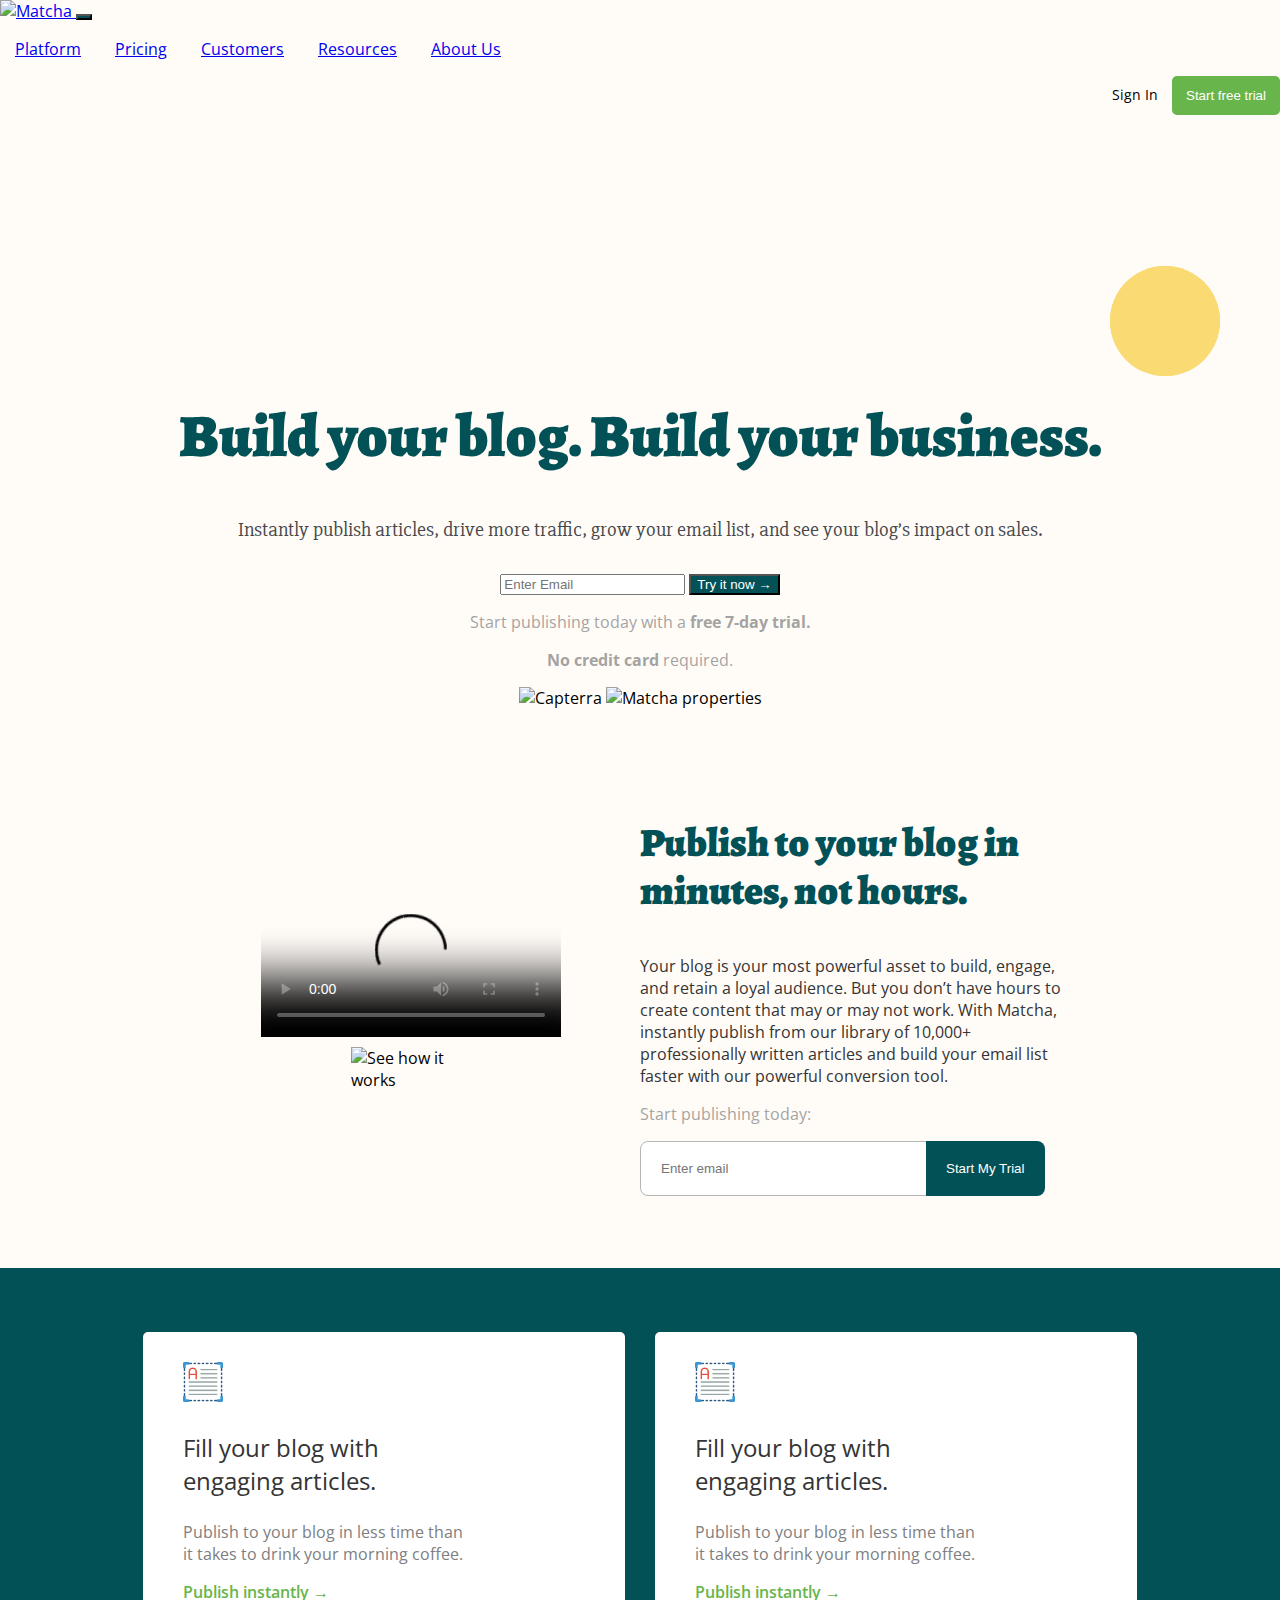
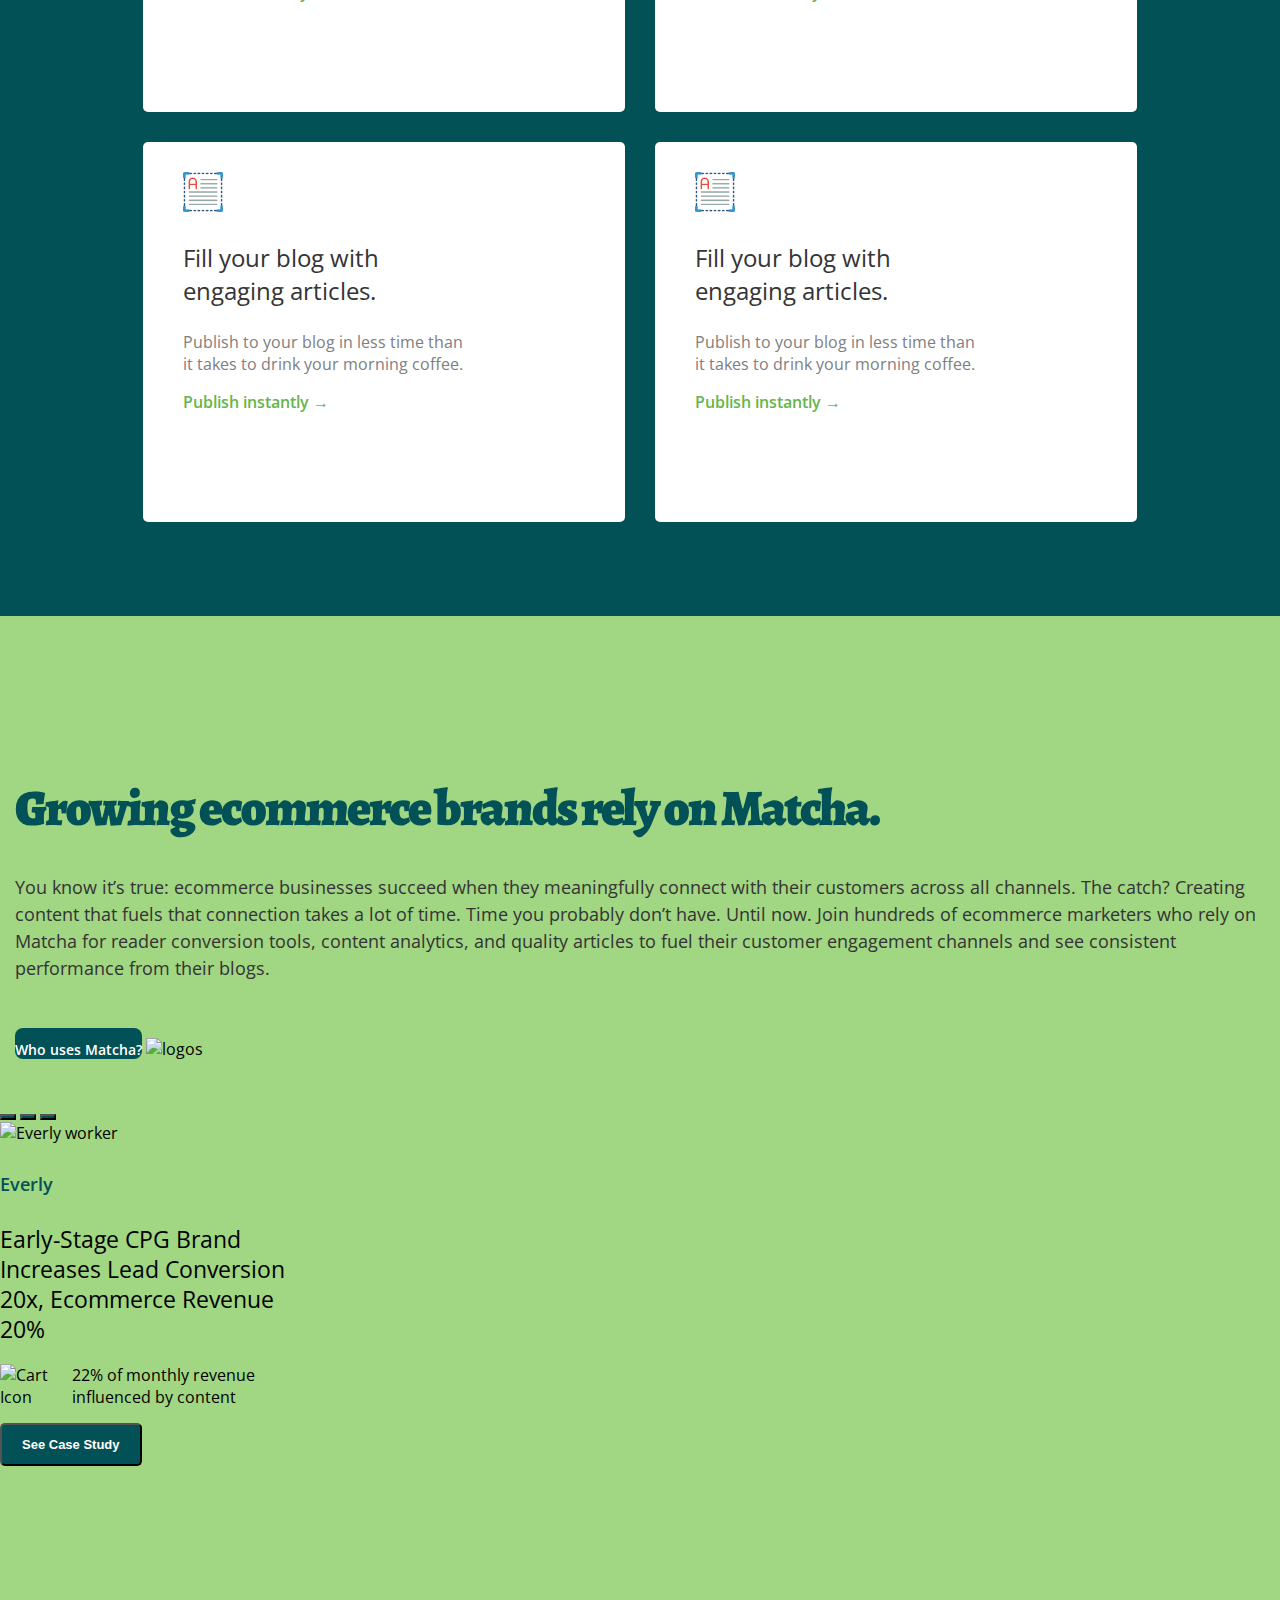
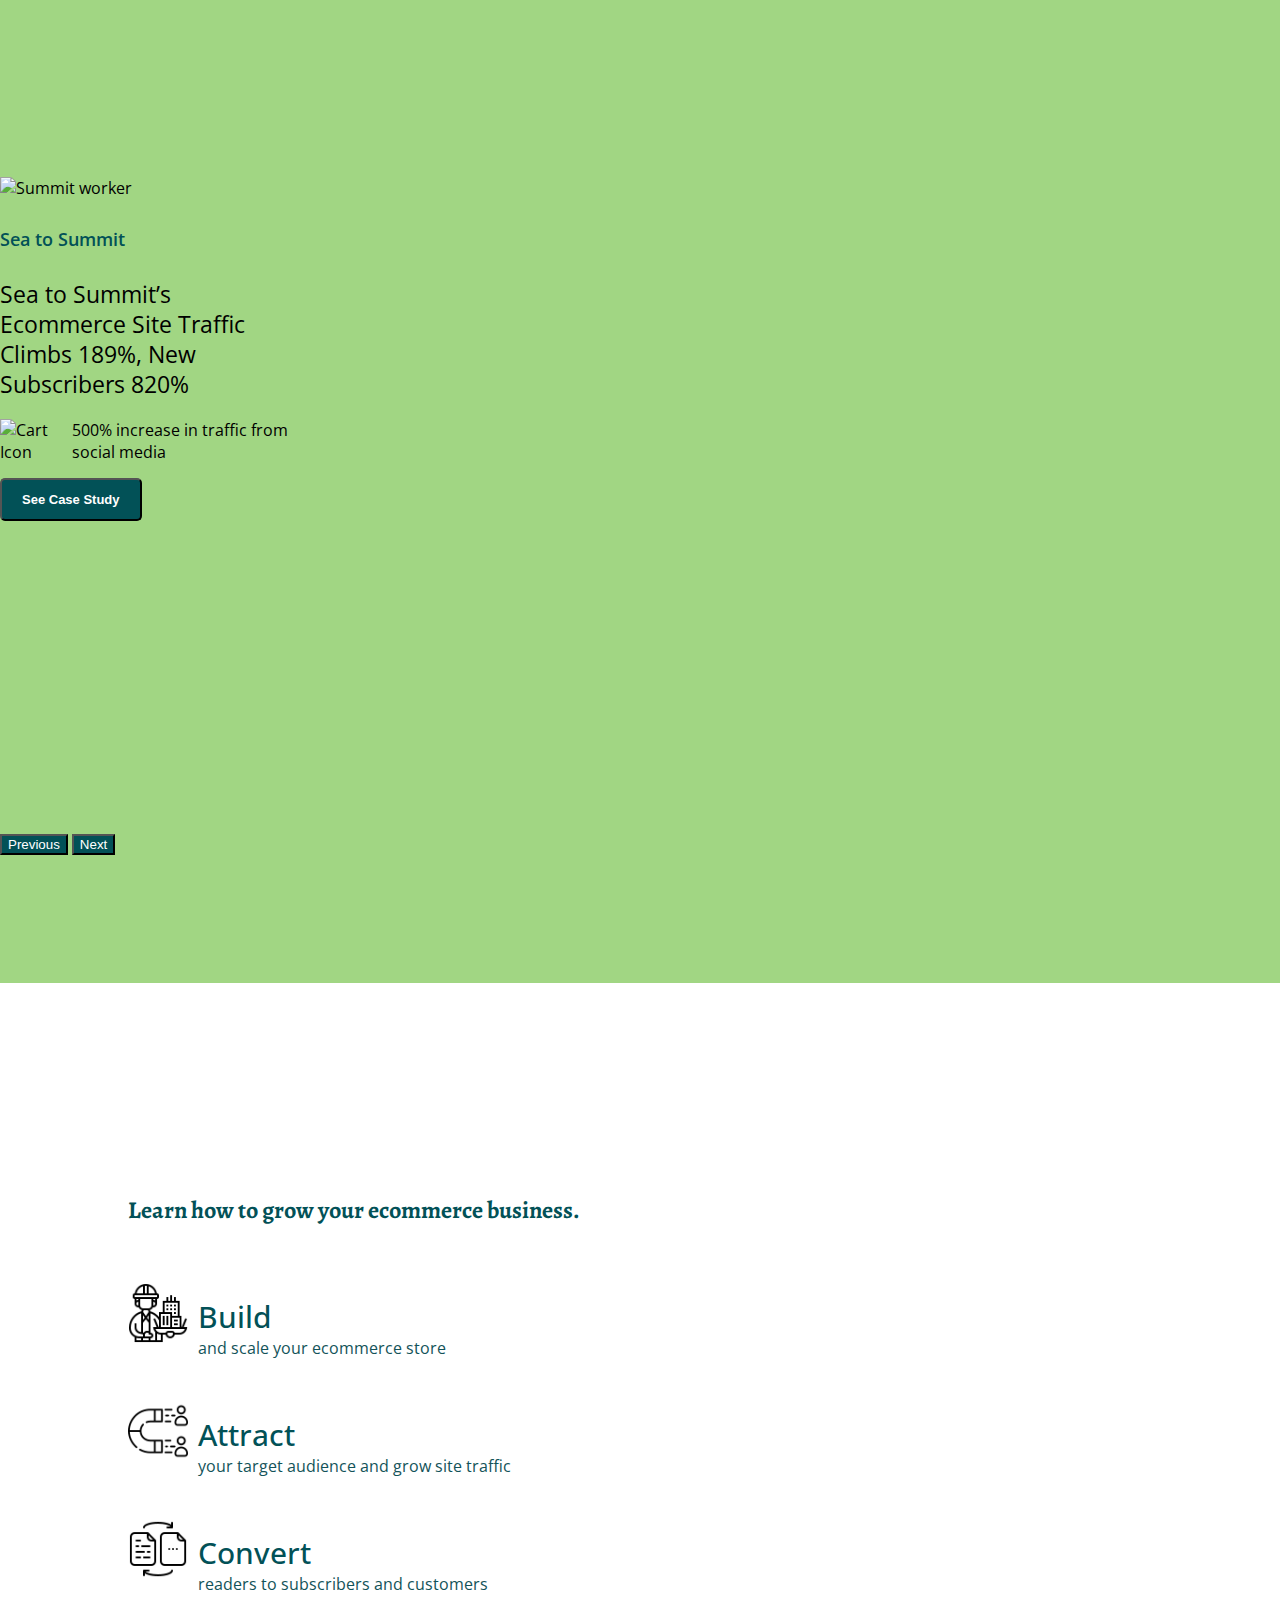
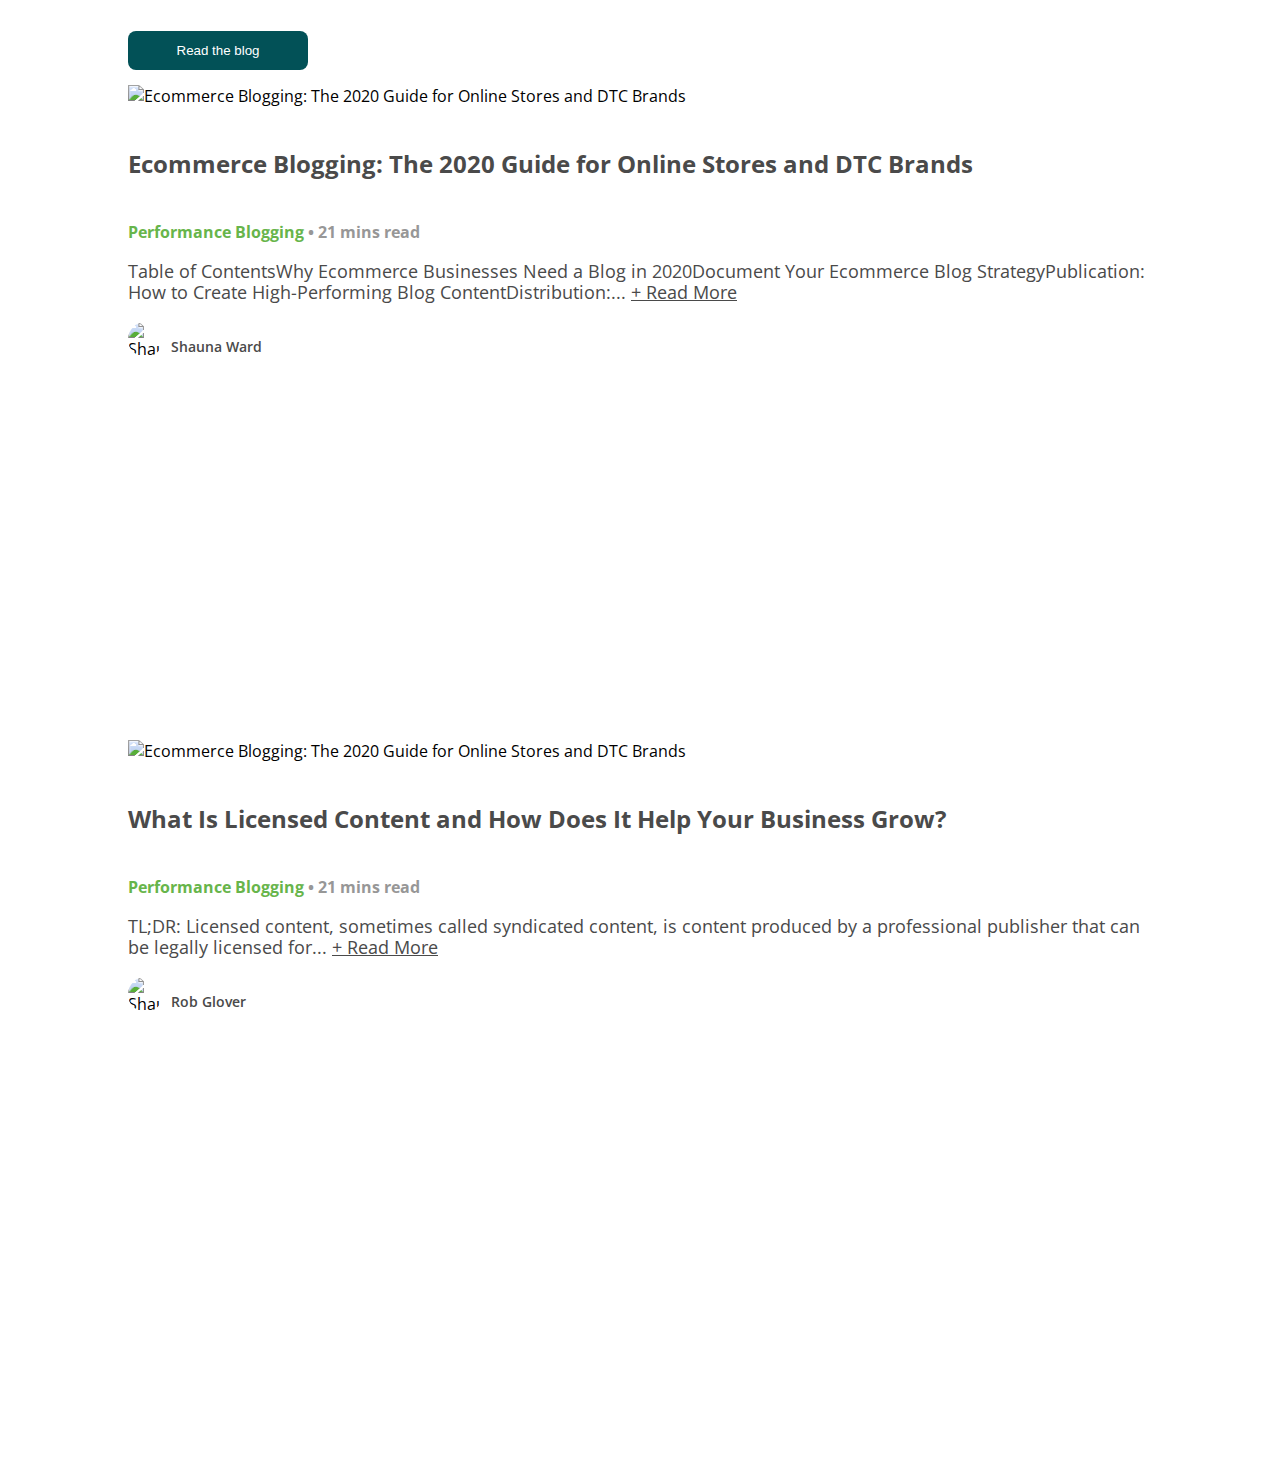
==== commit 9a53a1f2: "Sesion Email" ====
--- a/index.html
+++ b/index.html
@@ -51,7 +51,7 @@
                         <a class="nav-link active" aria-current="page" href="#">Platform</a>
                     </li>
                     <li class="nav-item">
-                        <a class="nav-link" href="#">Pricing</a>
+                        <a class="nav-link" href="pricing.html">Pricing</a>
                     </li>
                     <li class="nav-item">
                         <a class="nav-link" href="#">Customers</a>
@@ -77,8 +77,8 @@
         <h1>Build your blog. Build your business.</h1>
 
         <h4>Instantly publish articles, drive more traffic, grow your email list, and see your blog’s impact on sales.</h4>
-        <form>
-            <input type="email" />
+        <form class="signup-form">
+            <input type="email" placeholder="Enter Email"/>
             <button type="submit">
                 Try it now &rarr;
             </button>
@@ -323,7 +323,7 @@
             <article class="process-list">
               <div class="process">
                 <div class="process-icon">
-                  <img src="/assets/icons/architect.png" alt="Build icon" />
+                  <img src="assets/icons/architect.png" alt="Build icon" />
                 </div>
                 <div class="process-description">
                   <h3>Build</h3>
@@ -332,7 +332,7 @@
               </div>
               <div class="process">
                 <div class="process-icon">
-                  <img src="/assets/icons/attraction.png" alt="Attract icon" />
+                  <img src="assets/icons/attraction.png" alt="Attract icon" />
                 </div>
                 <div class="process-description">
                   <h3>Attract</h3>
@@ -341,7 +341,7 @@
               </div>
               <div class="process">
                 <div class="process-icon">
-                  <img src="/assets/icons/file.png" alt="Convert icon" />
+                  <img src="assets/icons/file.png" alt="Convert icon" />
                 </div>
                 <div class="process-description">
                   <h3>Convert</h3>
@@ -414,5 +414,6 @@
       </section>
 
     <script src="https://cdn.jsdelivr.net/npm/bootstrap@5.1.3/dist/js/bootstrap.bundle.min.js" integrity="sha384-ka7Sk0Gln4gmtz2MlQnikT1wXgYsOg+OMhuP+IlRH9sENBO0LRn5q+8nbTov4+1p" crossorigin="anonymous"></script>
+    <script src="email.js"></script>
 </body>
 </html>